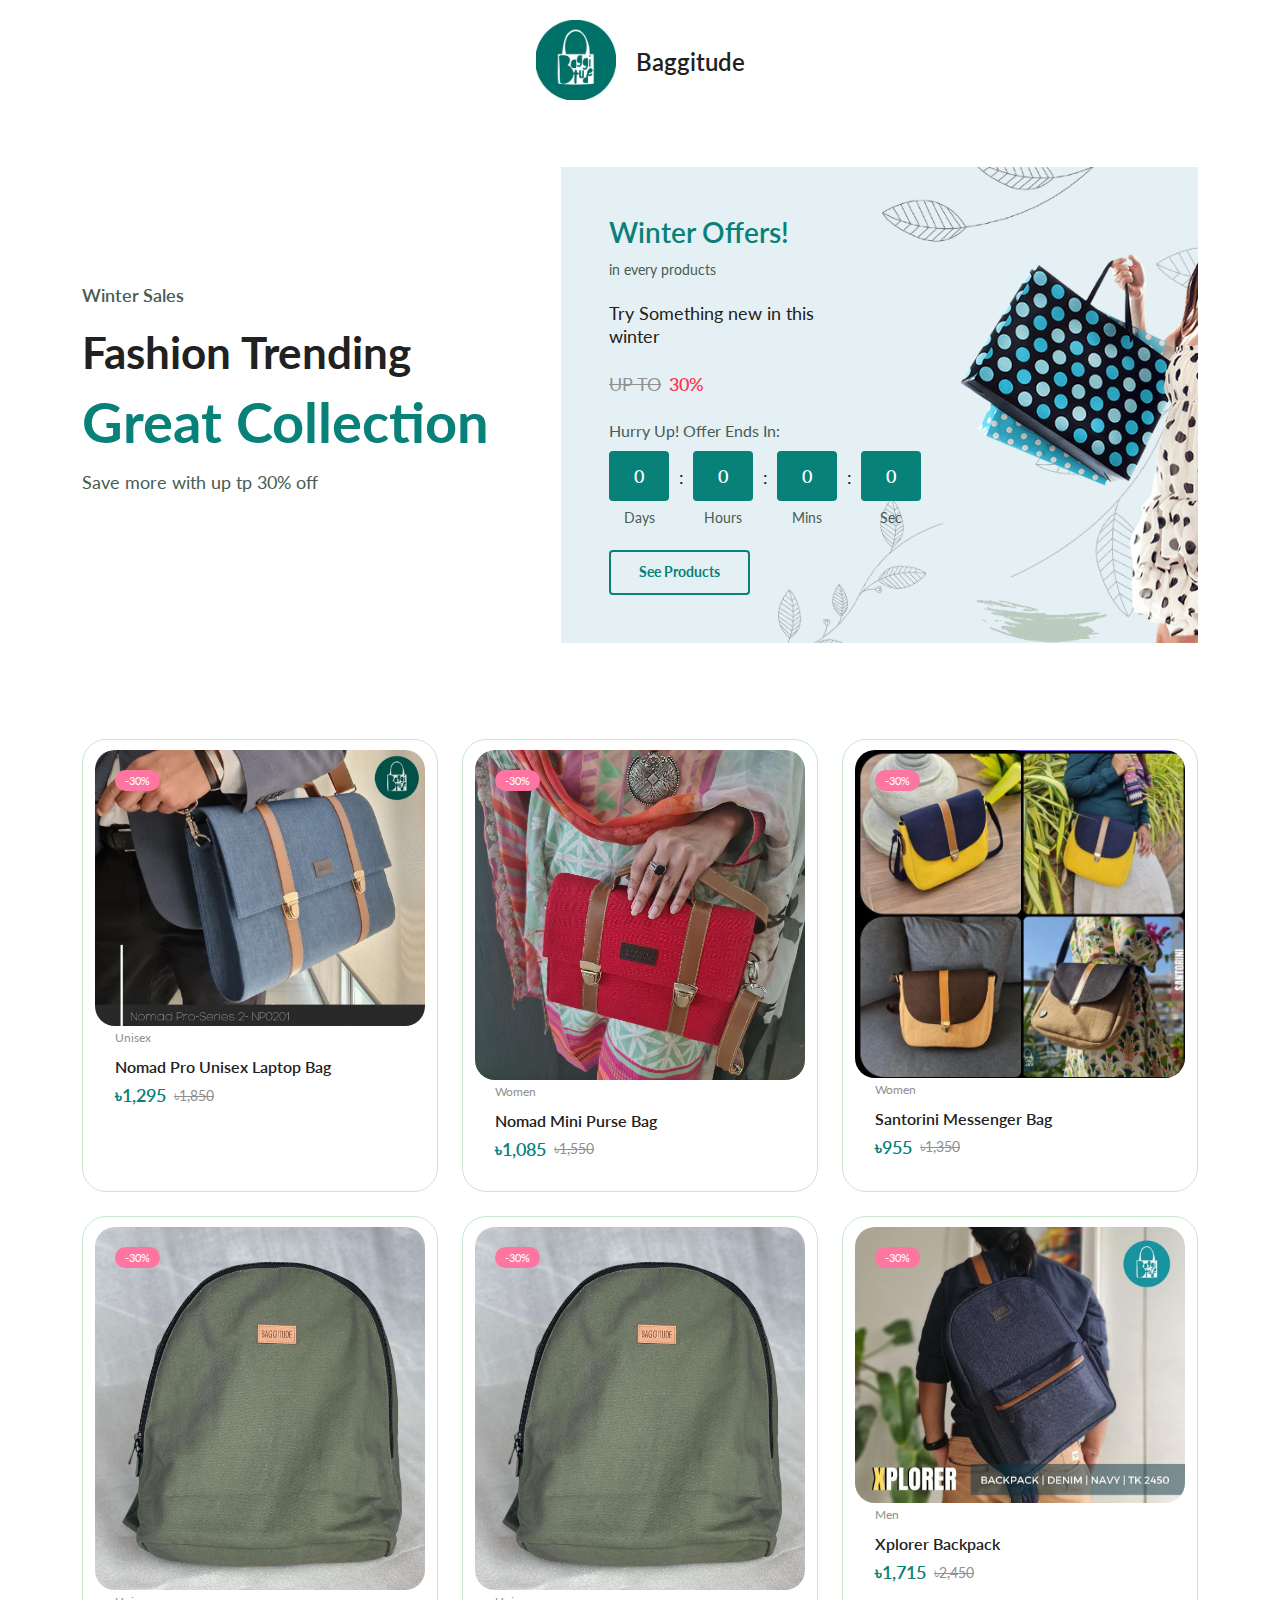
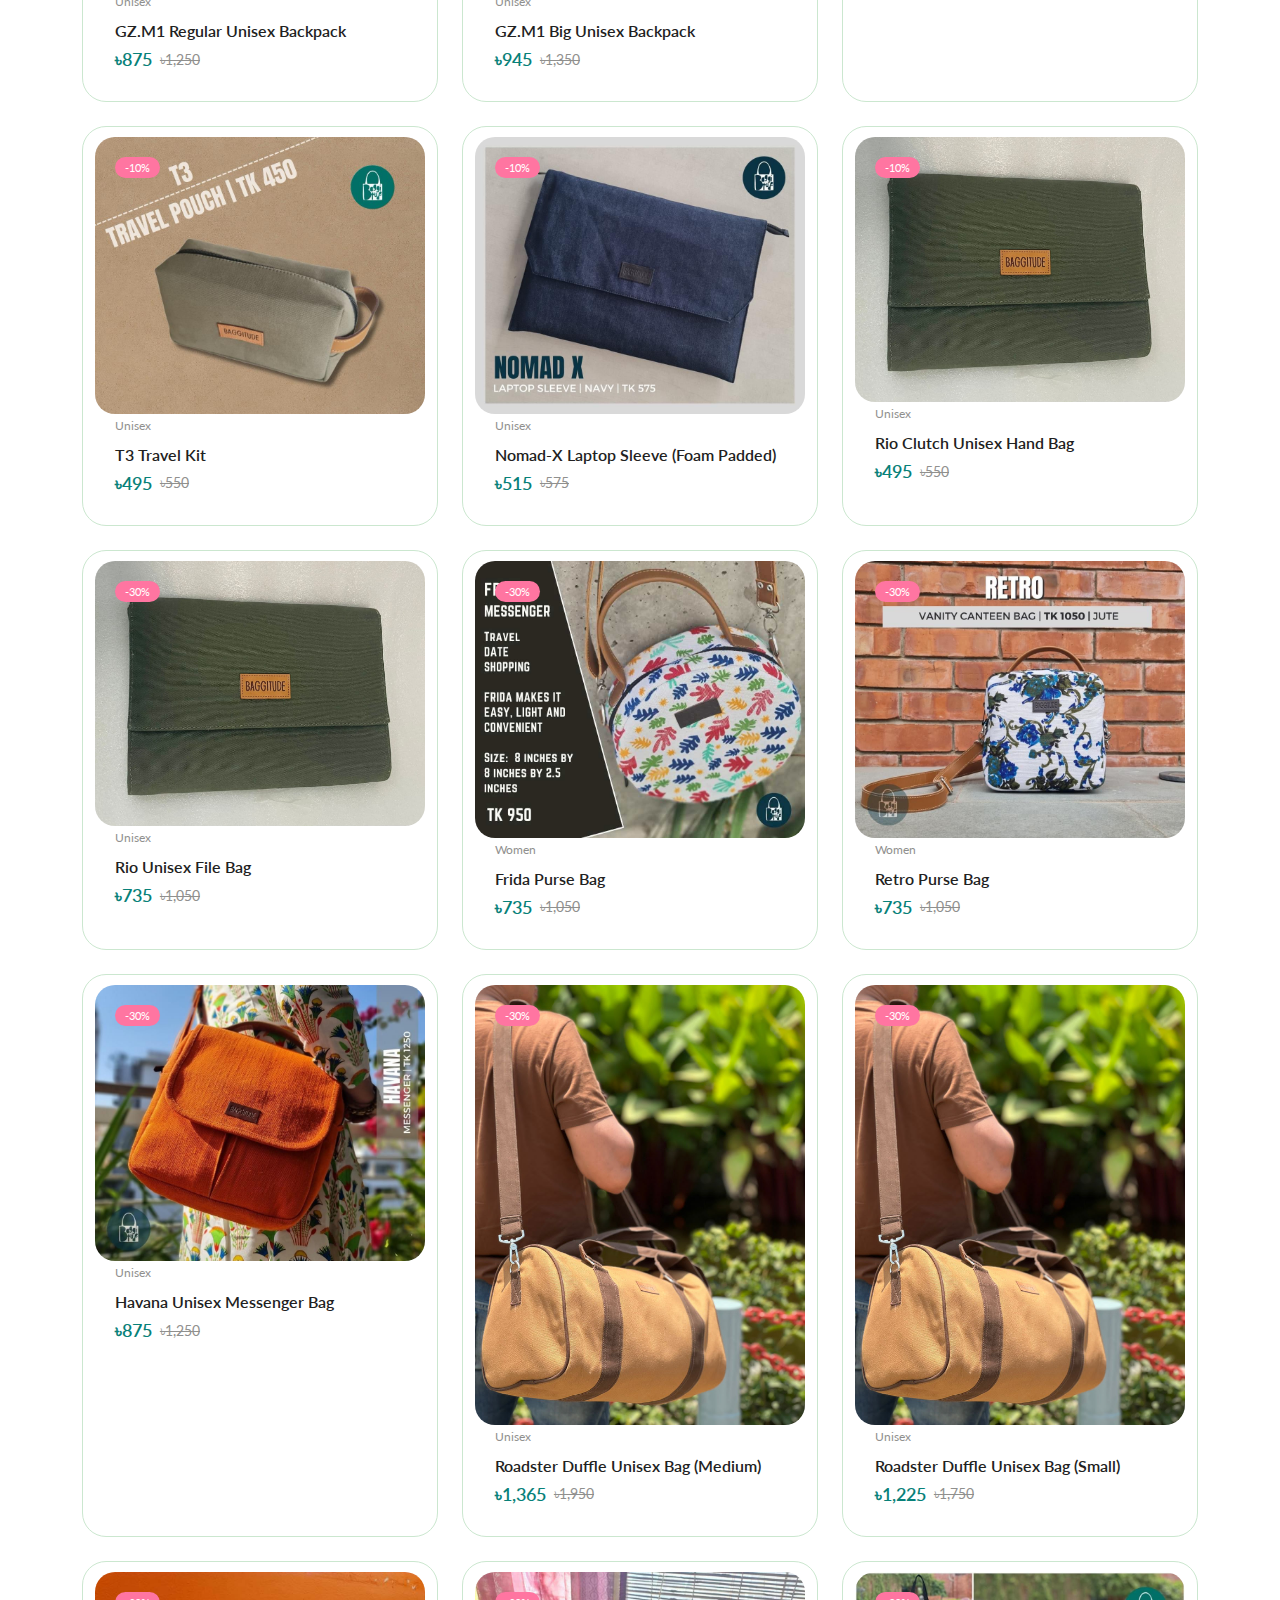
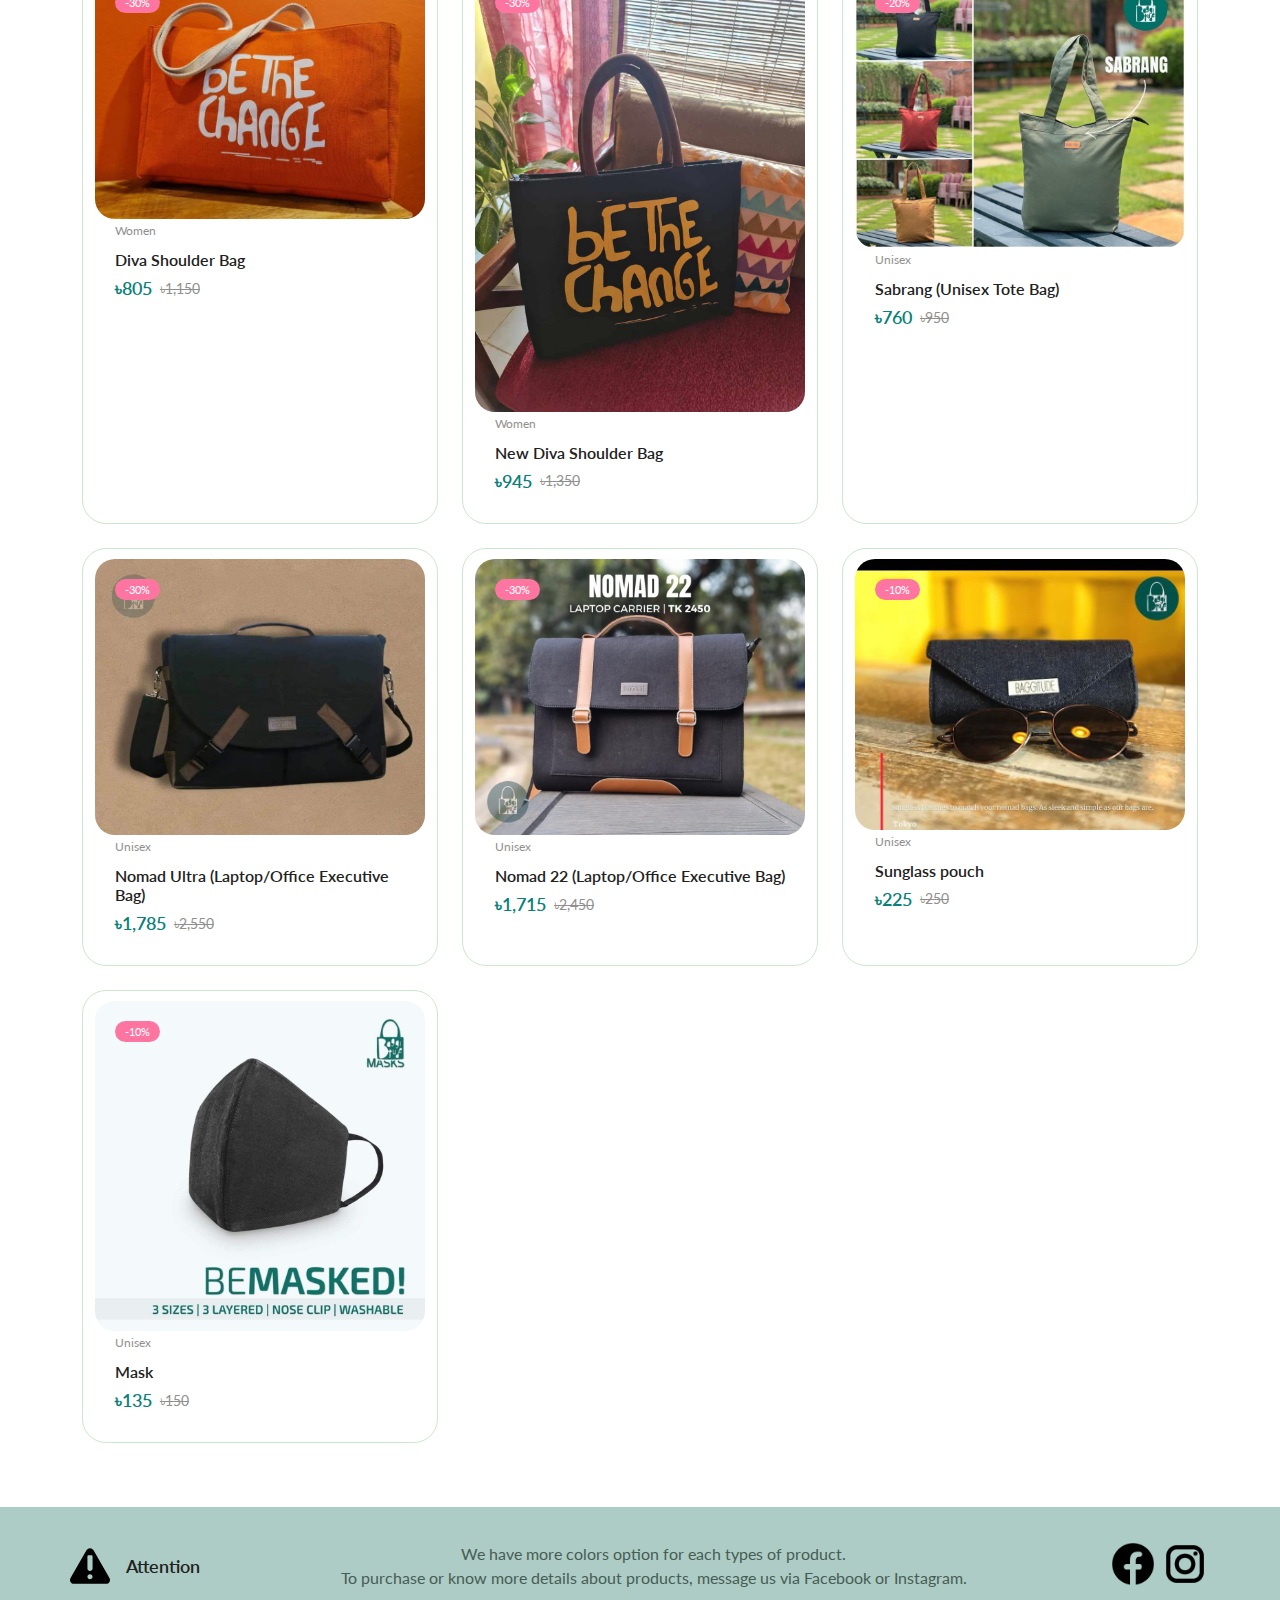
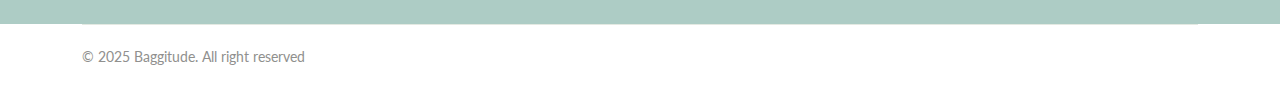
==== index.html @ f94217f3 "Add files via upload" ====
<!DOCTYPE html>
<html lang="en">
  <head>
    <meta charset="UTF-8" />
    <meta name="viewport" content="width=device-width, initial-scale=1.0" />

    <!--=============== FLATICON ===============-->
    <link
      rel="stylesheet"
      href="https://cdn-uicons.flaticon.com/2.0.0/uicons-regular-straight/css/uicons-regular-straight.css"
    />

    <!--=============== SWIPER CSS ===============-->
    <!-- <link
      rel="stylesheet"
      href="https://cdn.jsdelivr.net/npm/swiper@11/swiper-bundle.min.css"
    /> -->

    <!--=============== CSS ===============-->
    <link rel="stylesheet" href="assets/css/styles.css" />

    <title>Ecommerce Website</title>
  </head>
  <body>
    <!--=============== HEADER ===============-->
    <!-- <header class="header">
      <div class="header__top">
        <div class="header__container container">
          <div class="header__contact">
            <span>(+01) - 2345 - 6789</span>
            <span>Our location</span>
          </div>
          <p class="header__alert-news">
            Super Values Deals - Save more coupons
          </p>
          <a href="login-register.html" class="header__top-action">
            Log In / Sign Up
          </a>
        </div>
      </div> -->

<div class="" style="margin-top: 20px; display: flex
;
    justify-content: center;
    align-items: center;
    gap: 20px;
">
  <a href="index.html" class="nav__logo">
    <img
    style="width: 80px;"
      class="nav__logo-img"
      src="assets/img/logo.png"
      alt="website logo"
    />
  </a>
  <h2>Baggitude</h2>
</div>
      <!-- <nav class="nav container">
        <div class="nav__menu" id="nav-menu"> -->
          <!-- <div class="nav__menu-top">
            <a href="index.html" class="nav__menu-logo">
              <img src="./assets/img/logo.svg" alt="">
            </a>
            <div class="nav__close" id="nav-close">
              <i class="fi fi-rs-cross-small"></i>
            </div>
          </div>
          <ul class="nav__list">
            <li class="nav__item">
              <a href="index.html" class="nav__link active-link">Home</a>
            </li>
            <li class="nav__item">
              <a href="shop.html" class="nav__link">Shop</a>
            </li>
            <li class="nav__item">
              <a href="accounts.html" class="nav__link">My Account</a>
            </li>
            <li class="nav__item">
              <a href="compare.html" class="nav__link">Compare</a>
            </li>
            <li class="nav__item">
              <a href="login-register.html" class="nav__link">Login</a>
            </li>
          </ul>
          <div class="header__search">
            <input
              type="text"
              placeholder="Search For Items..."
              class="form__input"
            />
            <button class="search__btn">
              <img src="assets/img/search.png" alt="search icon" />
            </button>
          </div>
        </div> -->
        <!-- <div class="header__user-actions">
          <h2>Baggitude</h2>
        </div> -->
      <!-- </nav> -->
    <!-- </header> -->

    <!--=============== MAIN ===============-->
    <main class="main">
      <!--=============== HOME ===============-->
      <section class="home section--lg">
        <div class="home__container container grid">
          <div class="home__content">
            <span class="home__subtitle">Winter Sales</span>
            <h1 class="home__title">
              Fashion Trending <span>Great Collection</span>
            </h1>
            <p class="home__description">
              Save more with up tp 30% off
            </p>
            <!-- <a href="shop.html" class="btn">Shop Now</a> -->
          </div>
          <div class="deals__item">
            <div class="deals__group">
              <h3 class="deals__brand">Winter Offers!</h3>
              <span class="deals__category">in every products</span>
            </div>
            <h4 class="deals__title">Try Something new in this winter</h4>
            <div class="deals__price flex">
              <span class="old__price">UP TO</span>
              <span class="new__price">30%</span>
            </div>
            <div class="deals__group">
              <p class="deals__countdown-text">Hurry Up! Offer Ends In:</p>
              <div class="countdown">
                <div class="countdown__amount">
                  <p id="days" class="countdown__period">02</p>
                  <span class="unit">Days</span>
                </div>
                <div class="countdown__amount">
                  <p id="hours" class="countdown__period">22</p>
                  <span class="unit">Hours</span>
                </div>
                <div class="countdown__amount">
                  <p id="minutes" class="countdown__period">57</p>
                  <span class="unit">Mins</span>
                </div>
                <div class="countdown__amount">
                  <p id="seconds" class="countdown__period">28</p>
                  <span class="unit">Sec</span>
                </div>
              </div>
            </div>
            <div class="deals__btn">
              <a href="#see_products" class="btn btn--md">See Products</a>
            </div>
          </div>
        </div>
      </section>

      <!--=============== CATEGORIES ===============-->
      <!-- <section class="categories container section">
        <h3 class="section__title"><span>Popular</span> Categories</h3>
        <div class="categories__container swiper">
          <div class="swiper-wrapper">
            <a href="shop.html" class="category__item swiper-slide">
              <img
                src="assets/img/category-1.jpg"
                alt=""
                class="category__img"
              />
              <h3 class="category__title">T-Shirt</h3>
            </a>
            <a href="shop.html" class="category__item swiper-slide">
              <img
                src="assets/img/category-2.jpg"
                alt=""
                class="category__img"
              />
              <h3 class="category__title">Bags</h3>
            </a>
            <a href="shop.html" class="category__item swiper-slide">
              <img
                src="assets/img/category-3.jpg"
                alt=""
                class="category__img"
              />
              <h3 class="category__title">Sandal</h3>
            </a>
            <a href="shop.html" class="category__item swiper-slide">
              <img
                src="assets/img/category-4.jpg"
                alt=""
                class="category__img"
              />
              <h3 class="category__title">Scarf Cap</h3>
            </a>
            <a href="shop.html" class="category__item swiper-slide">
              <img
                src="assets/img/category-5.jpg"
                alt=""
                class="category__img"
              />
              <h3 class="category__title">Shoes</h3>
            </a>
            <a href="shop.html" class="category__item swiper-slide">
              <img
                src="assets/img/category-6.jpg"
                alt=""
                class="category__img"
              />
              <h3 class="category__title">Pillowcase</h3>
            </a>
            <a href="shop.html" class="category__item swiper-slide">
              <img
                src="assets/img/category-7.jpg"
                alt=""
                class="category__img"
              />
              <h3 class="category__title">Jumpsuit</h3>
            </a>
            <a href="shop.html" class="category__item swiper-slide">
              <img
                src="assets/img/category-8.jpg"
                alt=""
                class="category__img"
              />
              <h3 class="category__title">Hats</h3>
            </a>
          </div>

          <div class="swiper-button-prev">
            <i class="fi fi-rs-angle-left"></i>
          </div>
          <div class="swiper-button-next">
            <i class="fi fi-rs-angle-right"></i>
          </div>
        </div>
      </section> -->

      <!--=============== PRODUCTS ===============-->
      <section id="see_products" class="products container section">


        <div class="tab__items">
          <div class="tab__item active-tab" content id="featured">
            <div class="products__container grid">



             









            </div>
          </div>
          </div>
        </div>
      </section>

      <!--=============== DEALS ===============-->
      <!-- <section class="deals section">
        <div class="deals__container container grid">
          <div class="deals__item">







          </div>
          
        </div>
      </section> -->

      <!--=============== NEW ARRIVALS ===============-->
      <!-- <section class="new__arrivals container section">
        <h3 class="section__title"><span>New</span> Arrivals</h3>
        <div class="new__container swiper">
          <div class="swiper-wrapper">
            <div class="product__item swiper-slide">
              <div class="product__banner">
                <a href="details.html" class="product__images">
                  <img
                    src="assets/img/product-1-1.jpg"
                    alt=""
                    class="product__img default"
                  />
                  <img
                    src="assets/img/product-1-2.jpg"
                    alt=""
                    class="product__img hover"
                  />
                </a>
                <div class="product__actions">
                  <a href="#" class="action__btn" aria-label="Quick View">
                    <i class="fi fi-rs-eye"></i>
                  </a>
                  <a href="#" class="action__btn" aria-label="Add to Wishlist">
                    <i class="fi fi-rs-heart"></i>
                  </a>
                  <a href="#" class="action__btn" aria-label="Compare">
                    <i class="fi fi-rs-shuffle"></i>
                  </a>
                </div>
                <div class="product__badge light-pink">Hot</div>
              </div>
              <div class="product__content">
                <span class="product__category">Clothing</span>
                <a href="details.html">
                  <h3 class="product__title">Colorful Pattern Shirts</h3>
                </a>
                <div class="product__rating">
                  <i class="fi fi-rs-star"></i>
                  <i class="fi fi-rs-star"></i>
                  <i class="fi fi-rs-star"></i>
                  <i class="fi fi-rs-star"></i>
                  <i class="fi fi-rs-star"></i>
                </div>
                <div class="product__price flex">
                  <span class="new__price">$238.85</span>
                  <span class="old__price">$245.8</span>
                </div>
                <a
                  href="#"
                  class="action__btn cart__btn"
                  aria-label="Add To Cart"
                >
                  <i class="fi fi-rs-shopping-bag-add"></i>
                </a>
              </div>
            </div>
            <div class="product__item swiper-slide">
              <div class="product__banner">
                <a href="details.html" class="product__images">
                  <img
                    src="assets/img/product-2-1.jpg"
                    alt=""
                    class="product__img default"
                  />
                  <img
                    src="assets/img/product-2-2.jpg"
                    alt=""
                    class="product__img hover"
                  />
                </a>
                <div class="product__actions">
                  <a href="#" class="action__btn" aria-label="Quick View">
                    <i class="fi fi-rs-eye"></i>
                  </a>
                  <a href="#" class="action__btn" aria-label="Add to Wishlist">
                    <i class="fi fi-rs-heart"></i>
                  </a>
                  <a href="#" class="action__btn" aria-label="Compare">
                    <i class="fi fi-rs-shuffle"></i>
                  </a>
                </div>
                <div class="product__badge light-green">Hot</div>
              </div>
              <div class="product__content">
                <span class="product__category">Clothing</span>
                <a href="details.html">
                  <h3 class="product__title">Colorful Pattern Shirts</h3>
                </a>
                <div class="product__rating">
                  <i class="fi fi-rs-star"></i>
                  <i class="fi fi-rs-star"></i>
                  <i class="fi fi-rs-star"></i>
                  <i class="fi fi-rs-star"></i>
                  <i class="fi fi-rs-star"></i>
                </div>
                <div class="product__price flex">
                  <span class="new__price">$238.85</span>
                  <span class="old__price">$245.8</span>
                </div>
                <a
                  href="#"
                  class="action__btn cart__btn"
                  aria-label="Add To Cart"
                >
                  <i class="fi fi-rs-shopping-bag-add"></i>
                </a>
              </div>
            </div>
            <div class="product__item swiper-slide">
              <div class="product__banner">
                <a href="details.html" class="product__images">
                  <img
                    src="assets/img/product-3-1.jpg"
                    alt=""
                    class="product__img default"
                  />
                  <img
                    src="assets/img/product-3-2.jpg"
                    alt=""
                    class="product__img hover"
                  />
                </a>
                <div class="product__actions">
                  <a href="#" class="action__btn" aria-label="Quick View">
                    <i class="fi fi-rs-eye"></i>
                  </a>
                  <a href="#" class="action__btn" aria-label="Add to Wishlist">
                    <i class="fi fi-rs-heart"></i>
                  </a>
                  <a href="#" class="action__btn" aria-label="Compare">
                    <i class="fi fi-rs-shuffle"></i>
                  </a>
                </div>
                <div class="product__badge light-orange">Hot</div>
              </div>
              <div class="product__content">
                <span class="product__category">Clothing</span>
                <a href="details.html">
                  <h3 class="product__title">Colorful Pattern Shirts</h3>
                </a>
                <div class="product__rating">
                  <i class="fi fi-rs-star"></i>
                  <i class="fi fi-rs-star"></i>
                  <i class="fi fi-rs-star"></i>
                  <i class="fi fi-rs-star"></i>
                  <i class="fi fi-rs-star"></i>
                </div>
                <div class="product__price flex">
                  <span class="new__price">$238.85</span>
                  <span class="old__price">$245.8</span>
                </div>
                <a
                  href="#"
                  class="action__btn cart__btn"
                  aria-label="Add To Cart"
                >
                  <i class="fi fi-rs-shopping-bag-add"></i>
                </a>
              </div>
            </div>
            <div class="product__item swiper-slide">
              <div class="product__banner">
                <a href="details.html" class="product__images">
                  <img
                    src="assets/img/product-4-1.jpg"
                    alt=""
                    class="product__img default"
                  />
                  <img
                    src="assets/img/product-4-2.jpg"
                    alt=""
                    class="product__img hover"
                  />
                </a>
                <div class="product__actions">
                  <a href="#" class="action__btn" aria-label="Quick View">
                    <i class="fi fi-rs-eye"></i>
                  </a>
                  <a href="#" class="action__btn" aria-label="Add to Wishlist">
                    <i class="fi fi-rs-heart"></i>
                  </a>
                  <a href="#" class="action__btn" aria-label="Compare">
                    <i class="fi fi-rs-shuffle"></i>
                  </a>
                </div>
                <div class="product__badge light-blue">Hot</div>
              </div>
              <div class="product__content">
                <span class="product__category">Clothing</span>
                <a href="details.html">
                  <h3 class="product__title">Colorful Pattern Shirts</h3>
                </a>
                <div class="product__rating">
                  <i class="fi fi-rs-star"></i>
                  <i class="fi fi-rs-star"></i>
                  <i class="fi fi-rs-star"></i>
                  <i class="fi fi-rs-star"></i>
                  <i class="fi fi-rs-star"></i>
                </div>
                <div class="product__price flex">
                  <span class="new__price">$238.85</span>
                  <span class="old__price">$245.8</span>
                </div>
                <a
                  href="#"
                  class="action__btn cart__btn"
                  aria-label="Add To Cart"
                >
                  <i class="fi fi-rs-shopping-bag-add"></i>
                </a>
              </div>
            </div>
            <div class="product__item swiper-slide">
              <div class="product__banner">
                <a href="details.html" class="product__images">
                  <img
                    src="assets/img/product-5-1.jpg"
                    alt=""
                    class="product__img default"
                  />
                  <img
                    src="assets/img/product-5-2.jpg"
                    alt=""
                    class="product__img hover"
                  />
                </a>
                <div class="product__actions">
                  <a href="#" class="action__btn" aria-label="Quick View">
                    <i class="fi fi-rs-eye"></i>
                  </a>
                  <a href="#" class="action__btn" aria-label="Add to Wishlist">
                    <i class="fi fi-rs-heart"></i>
                  </a>
                  <a href="#" class="action__btn" aria-label="Compare">
                    <i class="fi fi-rs-shuffle"></i>
                  </a>
                </div>
                <div class="product__badge light-blue">-30%</div>
              </div>
              <div class="product__content">
                <span class="product__category">Clothing</span>
                <a href="details.html">
                  <h3 class="product__title">Colorful Pattern Shirts</h3>
                </a>
                <div class="product__rating">
                  <i class="fi fi-rs-star"></i>
                  <i class="fi fi-rs-star"></i>
                  <i class="fi fi-rs-star"></i>
                  <i class="fi fi-rs-star"></i>
                  <i class="fi fi-rs-star"></i>
                </div>
                <div class="product__price flex">
                  <span class="new__price">$238.85</span>
                  <span class="old__price">$245.8</span>
                </div>
                <a
                  href="#"
                  class="action__btn cart__btn"
                  aria-label="Add To Cart"
                >
                  <i class="fi fi-rs-shopping-bag-add"></i>
                </a>
              </div>
            </div>
            <div class="product__item swiper-slide">
              <div class="product__banner">
                <a href="details.html" class="product__images">
                  <img
                    src="assets/img/product-6-1.jpg"
                    alt=""
                    class="product__img default"
                  />
                  <img
                    src="assets/img/product-6-2.jpg"
                    alt=""
                    class="product__img hover"
                  />
                </a>
                <div class="product__actions">
                  <a href="#" class="action__btn" aria-label="Quick View">
                    <i class="fi fi-rs-eye"></i>
                  </a>
                  <a href="#" class="action__btn" aria-label="Add to Wishlist">
                    <i class="fi fi-rs-heart"></i>
                  </a>
                  <a href="#" class="action__btn" aria-label="Compare">
                    <i class="fi fi-rs-shuffle"></i>
                  </a>
                </div>
                <div class="product__badge light-blue">-22%</div>
              </div>
              <div class="product__content">
                <span class="product__category">Clothing</span>
                <a href="details.html">
                  <h3 class="product__title">Colorful Pattern Shirts</h3>
                </a>
                <div class="product__rating">
                  <i class="fi fi-rs-star"></i>
                  <i class="fi fi-rs-star"></i>
                  <i class="fi fi-rs-star"></i>
                  <i class="fi fi-rs-star"></i>
                  <i class="fi fi-rs-star"></i>
                </div>
                <div class="product__price flex">
                  <span class="new__price">$238.85</span>
                  <span class="old__price">$245.8</span>
                </div>
                <a
                  href="#"
                  class="action__btn cart__btn"
                  aria-label="Add To Cart"
                >
                  <i class="fi fi-rs-shopping-bag-add"></i>
                </a>
              </div>
            </div>
            <div class="product__item swiper-slide">
              <div class="product__banner">
                <a href="details.html" class="product__images">
                  <img
                    src="assets/img/product-7-1.jpg"
                    alt=""
                    class="product__img default"
                  />
                  <img
                    src="assets/img/product-7-2.jpg"
                    alt=""
                    class="product__img hover"
                  />
                </a>
                <div class="product__actions">
                  <a href="#" class="action__btn" aria-label="Quick View">
                    <i class="fi fi-rs-eye"></i>
                  </a>
                  <a href="#" class="action__btn" aria-label="Add to Wishlist">
                    <i class="fi fi-rs-heart"></i>
                  </a>
                  <a href="#" class="action__btn" aria-label="Compare">
                    <i class="fi fi-rs-shuffle"></i>
                  </a>
                </div>
                <div class="product__badge light-green">-22%</div>
              </div>
              <div class="product__content">
                <span class="product__category">Clothing</span>
                <a href="details.html">
                  <h3 class="product__title">Colorful Pattern Shirts</h3>
                </a>
                <div class="product__rating">
                  <i class="fi fi-rs-star"></i>
                  <i class="fi fi-rs-star"></i>
                  <i class="fi fi-rs-star"></i>
                  <i class="fi fi-rs-star"></i>
                  <i class="fi fi-rs-star"></i>
                </div>
                <div class="product__price flex">
                  <span class="new__price">$238.85</span>
                  <span class="old__price">$245.8</span>
                </div>
                <a
                  href="#"
                  class="action__btn cart__btn"
                  aria-label="Add To Cart"
                >
                  <i class="fi fi-rs-shopping-bag-add"></i>
                </a>
              </div>
            </div>
          </div>

          <div class="swiper-button-prev">
            <i class="fi fi-rs-angle-left"></i>
          </div>
          <div class="swiper-button-next">
            <i class="fi fi-rs-angle-right"></i>
          </div>
        </div>
      </section> -->

      <!--=============== SHOWCASE ===============-->
      <!-- <section class="showcase section">
        <div class="showcase__container container grid">
          <div class="showcase__wrapper">
            <h3 class="section__title">Hot Releases</h3>
            <div class="showcase__item">
              <a href="details.html" class="showcase__img-box">
                <img
                  src="./assets/img/showcase-img-1.jpg"
                  alt=""
                  class="showcase__img"
                />
              </a>
              <div class="showcase__content">
                <a href="details.html">
                  <h4 class="showcase__title">
                    Floral Print Casual Cotton Dress
                  </h4>
                </a>
                <div class="showcase__price flex">
                  <span class="new__price">$238.85</span>
                  <span class="old__price">$245.8</span>
                </div>
              </div>
            </div>
            <div class="showcase__item">
              <a href="details.html" class="showcase__img-box">
                <img
                  src="./assets/img/showcase-img-2.jpg"
                  alt=""
                  class="showcase__img"
                />
              </a>
              <div class="showcase__content">
                <a href="details.html">
                  <h4 class="showcase__title">
                    Ruffled Solid Long Sleeve Blouse
                  </h4>
                </a>
                <div class="showcase__price flex">
                  <span class="new__price">$238.85</span>
                  <span class="old__price">$245.8</span>
                </div>
              </div>
            </div>
            <div class="showcase__item">
              <a href="details.html" class="showcase__img-box">
                <img
                  src="./assets/img/showcase-img-3.jpg"
                  alt=""
                  class="showcase__img"
                />
              </a>
              <div class="showcase__content">
                <a href="details.html">
                  <h4 class="showcase__title">
                    Multi-Color Print V-neck T-shirt
                  </h4>
                </a>
                <div class="showcase__price flex">
                  <span class="new__price">$238.85</span>
                  <span class="old__price">$245.8</span>
                </div>
              </div>
            </div>
          </div>
          <div class="showcase__wrapper">
            <h3 class="section__title">Deals & Outlet</h3>
            <div class="showcase__item">
              <a href="details.html" class="showcase__img-box">
                <img
                  src="./assets/img/showcase-img-4.jpg"
                  alt=""
                  class="showcase__img"
                />
              </a>
              <div class="showcase__content">
                <a href="details.html">
                  <h4 class="showcase__title">Fish Print Patched T-shirt</h4>
                </a>
                <div class="showcase__price flex">
                  <span class="new__price">$238.85</span>
                  <span class="old__price">$245.8</span>
                </div>
              </div>
            </div>
            <div class="showcase__item">
              <a href="details.html" class="showcase__img-box">
                <img
                  src="./assets/img/showcase-img-5.jpg"
                  alt=""
                  class="showcase__img"
                />
              </a>
              <div class="showcase__content">
                <a href="details.html">
                  <h4 class="showcase__title">Fintage Floral Print Dress</h4>
                </a>
                <div class="showcase__price flex">
                  <span class="new__price">$238.85</span>
                  <span class="old__price">$245.8</span>
                </div>
              </div>
            </div>
            <div class="showcase__item">
              <a href="details.html" class="showcase__img-box">
                <img
                  src="./assets/img/showcase-img-6.jpg"
                  alt=""
                  class="showcase__img"
                />
              </a>
              <div class="showcase__content">
                <a href="details.html">
                  <h4 class="showcase__title">
                    Multi-Color Stripe Circle T-shirt
                  </h4>
                </a>
                <div class="showcase__price flex">
                  <span class="new__price">$238.85</span>
                  <span class="old__price">$245.8</span>
                </div>
              </div>
            </div>
          </div>
          <div class="showcase__wrapper">
            <h3 class="section__title">Top Selling</h3>
            <div class="showcase__item">
              <a href="details.html" class="showcase__img-box">
                <img
                  src="./assets/img/showcase-img-7.jpg"
                  alt=""
                  class="showcase__img"
                />
              </a>
              <div class="showcase__content">
                <a href="details.html">
                  <h4 class="showcase__title">
                    Geometric Printed Long Sleeve Blouse
                  </h4>
                </a>
                <div class="showcase__price flex">
                  <span class="new__price">$238.85</span>
                  <span class="old__price">$245.8</span>
                </div>
              </div>
            </div>
            <div class="showcase__item">
              <a href="details.html" class="showcase__img-box">
                <img
                  src="./assets/img/showcase-img-8.jpg"
                  alt=""
                  class="showcase__img"
                />
              </a>
              <div class="showcase__content">
                <a href="details.html">
                  <h4 class="showcase__title">Print Patchwork Maxi Dress</h4>
                </a>
                <div class="showcase__price flex">
                  <span class="new__price">$238.85</span>
                  <span class="old__price">$245.8</span>
                </div>
              </div>
            </div>
            <div class="showcase__item">
              <a href="details.html" class="showcase__img-box">
                <img
                  src="./assets/img/showcase-img-9.jpg"
                  alt=""
                  class="showcase__img"
                />
              </a>
              <div class="showcase__content">
                <a href="details.html">
                  <h4 class="showcase__title">
                    Daisy Floral Print Straps Jumpsuit
                  </h4>
                </a>
                <div class="showcase__price flex">
                  <span class="new__price">$238.85</span>
                  <span class="old__price">$245.8</span>
                </div>
              </div>
            </div>
          </div>
          <div class="showcase__wrapper">
            <h3 class="section__title">Trendy</h3>
            <div class="showcase__item">
              <a href="details.html" class="showcase__img-box">
                <img
                  src="./assets/img/showcase-img-7.jpg"
                  alt=""
                  class="showcase__img"
                />
              </a>
              <div class="showcase__content">
                <a href="details.html">
                  <h4 class="showcase__title">Floral Print Casual Cotton</h4>
                </a>
                <div class="showcase__price flex">
                  <span class="new__price">$238.85</span>
                  <span class="old__price">$245.8</span>
                </div>
              </div>
            </div>
            <div class="showcase__item">
              <a href="details.html" class="showcase__img-box">
                <img
                  src="./assets/img/showcase-img-8.jpg"
                  alt=""
                  class="showcase__img"
                />
              </a>
              <div class="showcase__content">
                <a href="details.html">
                  <h4 class="showcase__title">Ruffled Solid Long Sleeve</h4>
                </a>
                <div class="showcase__price flex">
                  <span class="new__price">$238.85</span>
                  <span class="old__price">$245.8</span>
                </div>
              </div>
            </div>
            <div class="showcase__item">
              <a href="details.html" class="showcase__img-box">
                <img
                  src="./assets/img/showcase-img-9.jpg"
                  alt=""
                  class="showcase__img"
                />
              </a>
              <div class="showcase__content">
                <a href="details.html">
                  <h4 class="showcase__title">Multi-Color Print V-neck</h4>
                </a>
                <div class="showcase__price flex">
                  <span class="new__price">$238.85</span>
                  <span class="old__price">$245.8</span>
                </div>
              </div>
            </div>
          </div>
        </div>
      </section> -->

      <!--=============== NEWSLETTER ===============-->
      <section class="newsletter section home__newsletter">
        <div style=" text-align: center; padding: 0 5px;   display: flex
        ;flex-wrap: wrap;
            justify-content: space-around;
            align-items: center;
            gap: 10px;">
          <h3 class="newsletter__title flex">
            <img
              src="./assets/img/attention.svg"
              alt=""
              class="newsletter__icon"
            />
            Attention
          </h3>
          <p >
            We have more colors option for each types of product.<br/>
            To purchase or know more details about products, message us via Facebook or Instagram.</p>
          <div style="display: flex;gap: 2px;">
            <a target="_blank" href="https://www.facebook.com/Baggitude/">
              <img width="50" src="./assets/img/fb.png" alt="">
            </a>
            <a target="_blank" href="https://www.instagram.com/baggitude_club/">
              <img width="50" src="./assets/img/insta.png" alt="">
            </a>
          </div>
        </div>
      </section>
    </main>

    <!--=============== FOOTER ===============-->
    <footer class="footer container">
      <!-- <div class="footer__container grid">
        <div class="footer__content">
          <a href="index.html" class="footer__logo">
            <img src="./assets/img/logo.svg" alt="" class="footer__logo-img" />
          </a>
          <h4 class="footer__subtitle">Contact</h4>
          <p class="footer__description">
            <span>Address:</span> 13 Tlemcen Road, Street 32, Beb-Wahren
          </p>
          <p class="footer__description">
            <span>Phone:</span> +01 2222 365 /(+91) 01 2345 6789
          </p>
          <p class="footer__description">
            <span>Hours:</span> 10:00 - 18:00, Mon - Sat
          </p>
          <div class="footer__social">
            <h4 class="footer__subtitle">Follow Me</h4>
            <div class="footer__links flex">
              <a href="#">
                <img
                  src="./assets/img/icon-facebook.svg"
                  alt=""
                  class="footer__social-icon"
                />
              </a>
              <a href="#">
                <img
                  src="./assets/img/icon-twitter.svg"
                  alt=""
                  class="footer__social-icon"
                />
              </a>
              <a href="#">
                <img
                  src="./assets/img/icon-instagram.svg"
                  alt=""
                  class="footer__social-icon"
                />
              </a>
              <a href="#">
                <img
                  src="./assets/img/icon-pinterest.svg"
                  alt=""
                  class="footer__social-icon"
                />
              </a>
              <a href="#">
                <img
                  src="./assets/img/icon-youtube.svg"
                  alt=""
                  class="footer__social-icon"
                />
              </a>
            </div>
          </div>
        </div>
        <div class="footer__content">
          <h3 class="footer__title">Address</h3>
          <ul class="footer__links">
            <li><a href="#" class="footer__link">About Us</a></li>
            <li><a href="#" class="footer__link">Delivery Information</a></li>
            <li><a href="#" class="footer__link">Privacy Policy</a></li>
            <li><a href="#" class="footer__link">Terms & Conditions</a></li>
            <li><a href="#" class="footer__link">Contact Us</a></li>
            <li><a href="#" class="footer__link">Support Center</a></li>
          </ul>
        </div>
        <div class="footer__content">
          <h3 class="footer__title">My Account</h3>
          <ul class="footer__links">
            <li><a href="#" class="footer__link">Sign In</a></li>
            <li><a href="#" class="footer__link">View Cart</a></li>
            <li><a href="#" class="footer__link">My Wishlist</a></li>
            <li><a href="#" class="footer__link">Track My Order</a></li>
            <li><a href="#" class="footer__link">Help</a></li>
            <li><a href="#" class="footer__link">Order</a></li>
          </ul>
        </div>
        <div class="footer__content">
          <h3 class="footer__title">Secured Payed Gateways</h3>
          <img
            src="./assets/img/payment-method.png"
            alt=""
            class="payment__img"
          />
        </div>
      </div> -->
      <div class="footer__bottom">
        <p class="copyright">&copy; 2025 Baggitude. All right reserved</p>
        <!-- <span class="designer">Designer by Crypticalcoder</span> -->
      </div>
    </footer>

    <!--=============== SWIPER JS ===============-->
    <!-- <script src="https://cdn.jsdelivr.net/npm/swiper@11/swiper-bundle.min.js"></script> -->

    <!--=============== MAIN JS ===============-->
    <!-- <script src="assets/js/main.js"></script> -->


<script>
  fetch('data.json')
  .then (response=>response.json())
  .then(result=>{
    
    let product_container="";
    let elem=``;
    result.forEach(e=>{
    product_container = document.getElementsByClassName('products__container')[0];

    
    elem=`
     <div class="product__item">
                <div class="product__banner">
                  <div class="product__images">
                    <img
                      src="assets/img/products/${e.img}"
                      alt=""
                      class="product__img default"
                    />
                    <img
                      src="assets/img/products/${e.img_2}"
                      alt=""
                      class="product__img hover"
                    />
                  </a>
                  <div class="product__badge light-pink">-${e.dis}%</div>
                </div>
                <div class="product__content">
                  <span class="product__category">${e.gender}</span>
                  <div>
                    <h3 class="product__title">${e.title}</h3>
                  </div>

                  <div class="product__price flex">
                    <span class="new__price">৳${e.offer}</span>
                    <span class="old__price">৳${e.mrp}</span>
                  </div>

                </div>
              </div>
    `

    let old_html=product_container.innerHTML;
    product_container.innerHTML=old_html+" "+elem;

  })


})


var countDownDate = new Date("Jan 31, 2025 23:59:59").getTime();

var x = setInterval(function() {

// Get today's date and time
var now = new Date().getTime();

// Find the distance between now and the count down date
var distance = countDownDate - now;

// Time calculations for days, hours, minutes and seconds
var days = Math.floor(distance / (1000 * 60 * 60 * 24));
var hours = Math.floor((distance % (1000 * 60 * 60 * 24)) / (1000 * 60 * 60));
var minutes = Math.floor((distance % (1000 * 60 * 60)) / (1000 * 60));
var seconds = Math.floor((distance % (1000 * 60)) / 1000);

// Display the result in the element with id="demo"
document.getElementById("days").innerHTML = days;
document.getElementById("hours").innerHTML = hours;
document.getElementById("minutes").innerHTML = minutes;
document.getElementById("seconds").innerHTML = seconds;


// If the count down is finished, write some text
if (distance < 0) {
  clearInterval(x);
  document.getElementById("days").innerHTML = '0';
document.getElementById("hours").innerHTML = '0';
document.getElementById("minutes").innerHTML = '0';
document.getElementById("seconds").innerHTML = '0';
}
}, 1000);

</script>

  </body>
</html>
---- assets/css/styles.css ----
/*=============== GOOGLE FONTS ===============*/
@import url("https://fonts.googleapis.com/css2?family=Lato:wght@400;700&family=Spartan:wght@400;500;600;700&display=swap");

/*=============== VARIABLES CSS ===============*/
:root {
  --header-height: 4rem;

  /*========== Colors ==========*/
  --first-color: hsl(176, 88%, 27%);
  --first-color-alt: hsl(129, 44%, 94%);
  --second-color: hsl(34, 94%, 87%);
  --title-color: hsl(0, 0%, 13%);
  --text-color: hsl(154, 13%, 32%);
  --text-color-light: hsl(60, 1%, 56%);
  --body-color: hsl(0, 0%, 100%);
  --container-color: hsl(0, 0%, 93%);
  --border-color: hsl(129, 36%, 85%);
  --border-color-alt: hsl(113, 15%, 90%);

  /*========== Font and typography ==========*/
  --body-font: "Lato", sans-serif;
  --second-font: "League Spartan" sans-serif;
  --big-font-size: 3.5rem;
  --h1-font-size: 2.75rem;
  --h2-font-size: 2rem;
  --h3-font-size: 1.75rem;
  --h4-font-size: 1.375rem;
  --large-font-size: 1.125rem;
  --normal-font-size: 1rem;
  --small-font-size: 0.875rem;
  --smaller-font-size: 0.75rem;
  --tiny-font-size: 0.6875rem;

  /*========== Font weight ==========*/
  --weight-400: 400;
  --weight-500: 500;
  --weight-600: 600;
  --weight-700: 700;

  /*========== Transition ==========*/
  --transition: cubic-bezier(0, 0, 0.05, 1);
}

/* Responsive typography */
@media screen and (max-width: 1200px) {
  :root {
    --big-font-size: 2.25rem;
    --h1-font-size: 2rem;
    --h2-font-size: 1.375rem;
    --h3-font-size: 1.25rem;
    --h4-font-size: 1.125rem;
    --large-font-size: 1rem;
    --normal-font-size: 0.9375rem;
    --small-font-size: 0.8125rem;
    --smaller-font-size: 0.6875rem;
    --tiny-font-size: 0.625rem;
  }
}

/*=============== BASE ===============*/
* {
  margin: 0;
  padding: 0;
  box-sizing: border-box;
}

html {
  scroll-behavior: smooth;
}

input,
textarea,
body {
  color: var(--text-color);
  font-family: var(--body-font);
  font-size: var(--normal-font-size);
  font-weight: var(--weight-400);
}

body {
  background-color: var(--body-color);
}

h1,
h2,
h3,
h4 {
  font-family: var(--second-font);
  color: var(--title-color);
  font-weight: var(--weight-600);
}

ul {
  list-style: none;
}

a {
  text-decoration: none;
}

p {
  line-height: 1.5rem;
}

img {
  max-width: 100%;
}

button,
textarea,
input {
  background-color: transparent;
  border: none;
  outline: none;
}

table {
  width: 100%;
  border-collapse: collapse;
}

/*=============== REUSABLE CSS CLASSES ===============*/
.container {
  max-width: 1320px;
  margin-inline: auto;
  padding-inline: 0.75rem;
}

.grid {
  display: grid;
  gap: 1.5rem;
}

.section {
  padding-block: 2rem;
}

.section--lg {
  padding-block: 4rem;
}

.section__title {
  font-size: var(--h4-font-size);
  margin-bottom: 1.5rem;
}

.section__title span {
  color: var(--first-color);
}

.form__input {
  border: 1px solid var(--border-color-alt);
  padding-inline: 1rem;
  height: 45px;
  font-size: var(--small-font-size);
  border-radius: 0.25rem;
  -webkit-border-radius: 0.25rem;
  -moz-border-radius: 0.25rem;
  -ms-border-radius: 0.25rem;
  -o-border-radius: 0.25rem;
}

.new__price {
  color: var(--first-color);
  font-weight: var(--weight-600);
}

.old__price {
  color: var(--text-color-light);
  font-size: var(--small-font-size);
  text-decoration: line-through;
}

.form {
  row-gap: 1rem;
}

.form__group {
  grid-template-columns: repeat(2, 1fr);
  gap: 1rem;
}

.textarea {
  height: 200px;
  padding-block: 1rem;
  resize: none;
}

/*=============== HEADER & NAV ===============*/
.header__top {
  background-color: var(--first-color-alt);
  border-bottom: 1px solid var(--first-color);
  padding-block: 0.875rem;
}

.header__container {
  display: flex;
  justify-content: space-between;
  align-items: center;
}

.header__contact span:first-child {
  margin-right: 2rem;
}

.header__contact span,
.header__alert-news,
.header__alert-top-action {
  font-size: var(--small-font-size);
}

.header__alert-news {
  color: var(--text-color-light);
  font-weight: var(--weight-600);
}

.header__top-action {
  color: var(--text-color);
}

.nav,
.nav__menu,
.nav__list,
.header__user-actions {
  display: flex;
  align-items: center;
}

.nav {
  height: calc(var(--header-height) + 2.5rem);
  justify-content: space-between;
  column-gap: 1rem;
}

.nav__logo-img {
  width: 120px;
}

.nav__menu {
  flex-grow: 1;
  margin-left: 2.5rem;
}

.nav__list {
  column-gap: 2.5rem;
  margin-right: auto;
}

.nav__link {
  color: var(--title-color);
  font-weight: var(--weight-700);
  transform: all 0.3s var(--transition);
  -webkit-transform: all 0.3s var(--transition);
  -moz-transform: all 0.3s var(--transition);
  -ms-transform: all 0.3s var(--transition);
  -o-transform: all 0.3s var(--transition);
}

.header__search {
  width: 340px;
  position: relative;
}

.header__search .form__input {
  width: 100%;
}

.search__btn {
  position: absolute;
  top: 24%;
  right: 1.25rem;
  cursor: pointer;
}

.header__user-actions {
  column-gap: 1.25rem;
}

.header__action-btn {
  position: relative;
}

.header__action-btn img {
  width: 24px;
}

.header__action-btn span.count {
  position: absolute;
  top: -0.625rem;
  right: -0.625rem;
  background-color: var(--first-color);
  color: var(--body-color);
  height: 18px;
  width: 18px;
  text-align: center;
  font-size: var(--tiny-font-size);
  line-height: 18px;
  border-radius: 50%;
  -webkit-border-radius: 50%;
  -moz-border-radius: 50%;
  -ms-border-radius: 50%;
  -o-border-radius: 50%;
}

.nav__menu-top,
.nav__toggle {
  display: none;
}

/* Active link */
.active-link,
.nav__link:hover {
  color: var(--first-color);
}

/*=============== HOME ===============*/
.home__container {
  grid-template-columns: 5fr 7fr;
  align-items: center;
}

.home__subtitle,
.home__description {
  font-size: var(--large-font-size);
}

.home__subtitle {
  font-family: var(--second-font);
  font-weight: var(--weight-600);
  margin-bottom: 1rem;
  display: block;
}

.home__title {
  font-size: var(--h1-font-size);
  font-weight: var(--weight-700);
  line-height: 1.4;
}

.home__title span {
  color: var(--first-color);
  font-size: var(--big-font-size);
}

.home__description {
  margin-block: 0.5rem 2rem;
}

.home__img {
  justify-self: flex-end;
}

/*=============== BUTTONS ===============*/
.btn {
  display: inline-block;
  background-color: var(--first-color);
  border: 2px solid var(--first-color);
  color: var(--body-color);
  padding-inline: 1.75rem;
  /* padding: 0.75rem 1.75rem; */
  height: 49px;
  line-height: 43px;
  font-family: var(--second-font);
  font-size: var(--small-font-size);
  font-weight: var(--weight-700);
  border-radius: 0.25rem;
  -webkit-border-radius: 0.25rem;
  -moz-border-radius: 0.25rem;
  -ms-border-radius: 0.25rem;
  -o-border-radius: 0.25rem;
  transition: all 0.4s var(--transition);
  -webkit-transition: all 0.4s var(--transition);
  -moz-transition: all 0.4s var(--transition);
  -ms-transition: all 0.4s var(--transition);
  -o-transition: all 0.4s var(--transition);
}

.btn:hover {
  background-color: transparent;
  color: var(--first-color);
}

.btn--md,
.btn--sm {
  font-family: var(--body-font);
}

.btn--md {
  height: 45px;
  line-height: 40px;
}

.btn--sm {
  height: 40px;
  line-height: 35px;
}

/*=============== CATEGORIES ===============*/
.categories {
  overflow: hidden;
}

.category__item {
  text-align: center;
  border: 1px solid var(--border-color);
  padding: 0.625rem 0.625rem 1.25rem;
  border-radius: 1.25rem;
  -webkit-border-radius: 1.25rem;
  -moz-border-radius: 1.25rem;
  -ms-border-radius: 1.25rem;
  -o-border-radius: 1.25rem;
}

.category__img {
  margin-bottom: 1.25rem;
  border-radius: 0.75rem;
  -webkit-border-radius: 0.75rem;
  -moz-border-radius: 0.75rem;
  -ms-border-radius: 0.75rem;
  -o-border-radius: 0.75rem;
}

.category__title {
  color: var(--text-color);
  font-size: var(--small-font-size);
}

.flex {
  display: flex;
  align-items: center;
  column-gap: 0.5rem;
}

/* Swiper class */

.swiper {
  overflow: initial;
}

.swiper-button-next::after,
.swiper-button-prev::after {
  content: "";
}

.swiper-button-next,
.swiper-button-prev {
  top: -1.875rem;
  background-color: var(--first-color-alt);
  border: 1px solid var(--border-color);
  width: 30px;
  height: 30px;
  color: var(--first-color);
  font-size: var(--tiny-font-size);
  border-radius: 50%;
  -webkit-border-radius: 50%;
  -moz-border-radius: 50%;
  -ms-border-radius: 50%;
  -o-border-radius: 50%;
}

.swiper-button-prev {
  left: initial;
  right: 2.5rem;
}

.swiper-button-next {
  right: 0;
}

/*=============== PRODUCTS ===============*/
.tab__btns {
  display: flex;
  flex-wrap: wrap;
  gap: 0.75rem;
  margin-bottom: 2rem;
}

.tab__btn {
  background-color: var(--container-color);
  color: var(--title-color);
  padding: 1rem 1.25rem 0.875rem;
  font-family: var(--second-font);
  font-size: var(--small-font-size);
  font-weight: var(--weight-600);
  cursor: pointer;
  border-radius: 0.25rem;
  -webkit-border-radius: 0.25rem;
  -moz-border-radius: 0.25rem;
  -ms-border-radius: 0.25rem;
  -o-border-radius: 0.25rem;
}

.products__container {
  grid-template-columns: repeat(4, 1fr);
}

.product__item {
  border: 1px solid var(--border-color);
  border-radius: 1.5rem;
  transition: all 0.2s var(--transition);
  -webkit-border-radius: 1.5rem;
  -moz-border-radius: 1.5rem;
  -ms-border-radius: 1.5rem;
  -o-border-radius: 1.5rem;
  -webkit-transition: all 0.2s var(--transition);
  -moz-transition: all 0.2s var(--transition);
  -ms-transition: all 0.2s var(--transition);
  -o-transition: all 0.2s var(--transition);
}

.product__banner {
  padding: 0.625rem 0.75rem 0.75rem;
}

.product__banner,
.product__images {
  position: relative;
}

.product__images {
  display: block;
  overflow: hidden;
  border-radius: 1.25rem;
  -webkit-border-radius: 1.25rem;
  -moz-border-radius: 1.25rem;
  -ms-border-radius: 1.25rem;
  -o-border-radius: 1.25rem;
}

.product__img {
  vertical-align: middle;
  transition: all 1.5s var(--transition);
  -webkit-transition: all 1.5s var(--transition);
  -moz-transition: all 1.5s var(--transition);
  -ms-transition: all 1.5s var(--transition);
  -o-transition: all 1.5s var(--transition);
}

.product__item:hover .product__img {
  transform: scale(1.1);
  -webkit-transform: scale(1.1);
  -moz-transform: scale(1.1);
  -ms-transform: scale(1.1);
  -o-transform: scale(1.1);
}

.product__img.hover {
  position: absolute;
  top: 0;
  left: 0;
}

.product__actions {
  position: absolute;
  top: 50%;
  left: 50%;
  display: flex;
  column-gap: 0.5rem;
  transform: translate(-50%, -50%);
  transition: all 0.2s var(--transition);
  -webkit-transform: translate(-50%, -50%);
  -moz-transform: translate(-50%, -50%);
  -ms-transform: translate(-50%, -50%);
  -o-transform: translate(-50%, -50%);
  -webkit-transition: all 0.2s var(--transition);
  -moz-transition: all 0.2s var(--transition);
  -ms-transition: all 0.2s var(--transition);
  -o-transition: all 0.2s var(--transition);
}

.action__btn {
  position: relative;
  width: 40px;
  height: 40px;
  line-height: 42px;
  text-align: center;
  background-color: var(--first-color-alt);
  border: 1px solid var(--border-color);
  color: var(--text-color);
  font-size: var(--small-font-size);
  border-radius: 50%;
  -webkit-border-radius: 50%;
  -moz-border-radius: 50%;
  -ms-border-radius: 50%;
  -o-border-radius: 50%;
}

.action__btn::before,
.action__btn::after {
  position: absolute;
  left: 50%;
  transform: translateX(-50%);
  -webkit-transform: translateX(-50%);
  -moz-transform: translateX(-50%);
  -ms-transform: translateX(-50%);
  -o-transform: translateX(-50%);
}

.action__btn::before {
  content: "";
  top: -2px;
  border: 0.5rem solid transparent;
  border-top-color: var(--first-color);
}

.action__btn::after {
  content: attr(aria-label);
  bottom: 100%;
  background-color: var(--first-color);
  color: var(--body-color);
  font-size: var(--tiny-font-size);
  white-space: nowrap;
  padding-inline: 0.625rem;
  line-height: 2.58;
  border-radius: 0.25rem;
  -webkit-border-radius: 0.25rem;
  -moz-border-radius: 0.25rem;
  -ms-border-radius: 0.25rem;
  -o-border-radius: 0.25rem;
}

.product__badge {
  position: absolute;
  left: 1.25rem;
  top: 1.25rem;
  background-color: var(--first-color);
  color: var(--body-color);
  padding: 0.25rem 0.625rem;
  font-size: var(--tiny-font-size);
  border-radius: 2.5rem;
  -webkit-border-radius: 2.5rem;
  -moz-border-radius: 2.5rem;
  -ms-border-radius: 2.5rem;
  -o-border-radius: 2.5rem;
}

.product__badge.light-pink {
  background-color: hsl(341, 100%, 73%);
}

.product__badge.light-green {
  background-color: hsl(155, 20%, 67%);
}

.product__badge.light-orange {
  background-color: hsl(24, 100%, 73%);
}

.product__badge.light-blue {
  background-color: hsl(202, 53%, 76%);
}

.product__content {
  padding: 0 1.25rem 1.125rem;
  position: relative;
}

.product__category {
  color: var(--text-color-light);
  font-size: var(--smaller-font-size);
}

.product__title {
  font-size: var(--normal-font-size);
  margin-block: 0.75rem 0.5rem;
}

.product__rating {
  color: hsl(42, 100%, 50%);
  font-size: var(--smaller-font-size);
  margin-bottom: 0.75rem;
}

.product__price .new__price {
  font-size: var(--large-font-size);
}

.cart__btn {
  position: absolute;
  bottom: 1.6rem;
  right: 1.25rem;
}

/* Active Tab */
.tab__btn.active-tab {
  color: var(--first-color);
  background-color: var(--second-color);
}

.tab__item:not(.active-tab) {
  display: none;
}

/* Product Hover */
.product__img.hover,
.product__actions,
.action__btn::before,
.action__btn::after,
.product__item:hover .product__img.default {
  opacity: 0;
}

.product__item:hover {
  box-shadow: 0 0 10px hsl(0, 0%, 0%, 0.1);
}

.product__item:hover .product__img.hover,
.product__item:hover .product__actions,
.action__btn:hover::before,
.action__btn:hover::after {
  opacity: 1;
}

.action__btn:hover::before,
.action__btn:hover::after {
  transform: translateX(-50%) translateY(-0.5rem);
  transition: all 0.3s cubic-bezier(0.71, 1.7, 0.77, 1.24);
  -webkit-transition: all 0.3s cubic-bezier(0.71, 1.7, 0.77, 1.24);
  -moz-transition: all 0.3s cubic-bezier(0.71, 1.7, 0.77, 1.24);
  -ms-transition: all 0.3s cubic-bezier(0.71, 1.7, 0.77, 1.24);
  -o-transition: all 0.3s cubic-bezier(0.71, 1.7, 0.77, 1.24);
  -webkit-transform: translateX(-50%) translateY(-0.5rem);
  -moz-transform: translateX(-50%) translateY(-0.5rem);
  -ms-transform: translateX(-50%) translateY(-0.5rem);
  -o-transform: translateX(-50%) translateY(-0.5rem);
}

.action__btn:hover {
  background-color: var(--first-color);
  border-color: var(--first-color);
  color: var(--body-color);
}

/*=============== DEALS ===============*/
.deals__container {
  grid-template-columns: repeat(2, 1fr);
}

.deals__item:nth-child(1) {
  background-image: url(../img/deals-1.jpg);
}

.deals__item:nth-child(2) {
  background-image: url(../img/deals-2.png);
}

.deals__item {
  padding: 3rem;
  background-size: cover;
  /* background-position: center; */
  display: flex;
  flex-direction: column;
  row-gap: 1.5rem;
}

.deals__brand {
  color: var(--first-color);
  font-size: var(--h3-font-size);
  margin-bottom: 0.25rem;
}

.deals__category {
  font-family: var(--second-font);
  font-size: var(--small-font-size);
}

.deals__title {
  max-width: 240px;
  font-size: var(--large-font-size);
  font-weight: var(--weight-400);
  line-height: 1.3;
}

.deals__price .new__price,
.deals__price .old__price {
  font-size: var(--large-font-size);
}

.deals__price .new__price {
  color: hsl(352, 100%, 60%);
}

.deals__group {
  display: flex;
  flex-direction: column;
  row-gap: 0.5rem;
}

.deal__countdown-text {
  margin-bottom: 0.25rem;
}

.countdown {
  display: flex;
  column-gap: 1.5rem;
}

.countdown__amount {
  position: relative;
}

.countdown__amount::after {
  content: ":";
  color: var(--title-color);
  font-size: var(--large-font-size);
  position: absolute;
  right: -25%;
  top: 20%;
}

.countdown__amount:nth-child(4):after {
  content: "";
}

.countdown__period {
  background-color: var(--first-color);
  color: var(--body-color);
  width: 60px;
  height: 50px;
  line-height: 50px;
  text-align: center;
  font-size: var(--large-font-size);
  font-weight: var(--weight-600);
  margin-bottom: 0.5rem;
  border-radius: 0.25rem;
  -webkit-border-radius: 0.25rem;
  -moz-border-radius: 0.25rem;
  -ms-border-radius: 0.25rem;
  -o-border-radius: 0.25rem;
}

.unit {
  font-size: var(--small-font-size);
  text-align: center;
  display: block;
}

.deals__btn .btn {
  background-color: transparent;
  color: var(--first-color);
}

/*=============== NEW ARRIVALS ===============*/
.new__arrivals {
  overflow: hidden;
}

/*=============== SHOWCASE ===============*/
.showcase__container {
  grid-template-columns: repeat(4, 1fr);
}

.showcase__wrapper .section__title {
  font-size: var(--normal-font-size);
  border-bottom: 1px solid var(--border-color-alt);
  padding-bottom: 0.75rem;
  margin-bottom: 2rem;
  position: relative;
}

.showcase__wrapper .section__title::before {
  content: "";
  position: absolute;
  width: 50px;
  height: 2px;
  left: 0;
  bottom: -1.5px;
  background-color: var(--first-color);
}

.showcase__item {
  display: flex;
  align-items: center;
  column-gap: 1.5rem;
}

.showcase__item:not(:last-child) {
  margin-bottom: 1.5rem;
}

.showcase__img {
  width: 86px;
}

.showcase__content {
  width: calc(100% - 110px);
}

.showcase__title {
  font-size: var(--small-font-size);
  font-weight: var(--weight-500);
  white-space: nowrap;
  overflow: hidden;
  text-overflow: ellipsis;
  margin-bottom: 0.5rem;
}

/*=============== NEWSLETTER ===============*/
.newsletter {
  background-color: hsl(166, 23%, 74%);
}

.home__newsletter {
  margin-top: 2rem;
}

.newsletter__container {
  grid-template-columns: repeat(2, 3.5fr) 5fr;
  align-items: center;
  column-gap: 3rem;
}

.newsletter__title {
  column-gap: 1rem;
  font-size: var(--large-font-size);
}

.newsletter__icon {
  width: 40px;
}

.newsletter__description {
  color: var(--title-color);
  font-family: var(--second-font);
  font-size: var(--small-font-size);
  font-weight: var(--weight-600);
  text-align: center;
}

.newsletter__form {
  display: flex;
}

.newsletter__input,
.newsletter__btn {
  font-size: var(--small-font-size);
}

.newsletter__input {
  background-color: var(--body-color);
  padding-inline: 1.23rem;
  width: 100%;
  height: 48px;
  border-radius: 0.25rem 0 0 0.25rem;
  -webkit-border-radius: 0.25rem 0 0 0.25rem;
  -moz-border-radius: 0.25rem 0 0 0.25rem;
  -ms-border-radius: 0.25rem 0 0 0.25rem;
  -o-border-radius: 0.25rem 0 0 0.25rem;
}

.newsletter__btn {
  background-color: var(--title-color);
  color: var(--body-color);
  padding-inline: 2rem;
  font-family: var(--second-font);
  font-weight: 500;
  letter-spacing: 0.5px;
  cursor: pointer;
  transition: all 0.3s var(--transition);
  border-radius: 0 0.25rem 0.25rem 0;
  -webkit-border-radius: 0 0.25rem 0.25rem 0;
  -moz-border-radius: 0 0.25rem 0.25rem 0;
  -ms-border-radius: 0 0.25rem 0.25rem 0;
  -o-border-radius: 0 0.25rem 0.25rem 0;
  -webkit-transition: all 0.3s var(--transition);
  -moz-transition: all 0.3s var(--transition);
  -ms-transition: all 0.3s var(--transition);
  -o-transition: all 0.3s var(--transition);
}

.newsletter__btn:hover {
  background-color: var(--first-color);
}

/*=============== FOOTER ===============*/
.footer__container {
  grid-template-columns: 4.5fr repeat(2, 2fr) 3.5fr;
  padding-block: 2.5rem;
}

.footer__logo-img {
  width: 120px;
}

.footer__subtitle {
  color: var(--text-color-light);
  font-size: var(--small-font-size);
  margin-block: 1.25rem 0.625rem;
}

.footer__description {
  margin-bottom: 0.25rem;
}

.footer__description span {
  font-weight: var(--weight-600);
}

.footer__social .footer__subtitle {
  margin-top: 1.875rem;
}

.footer__social-links {
  column-gap: 0.25rem;
}

.footer__social-icon {
  width: 20px;
  opacity: 0.7;
}

.footer__title {
  font-size: var(--large-font-size);
  margin-block: 1rem 1.25rem;
}

.footer__link {
  color: var(--title-color);
  font-size: var(--small-font-size);
  margin-bottom: 1rem;
  display: block;
  transition: all 0.3s var(--transition);
  -webkit-transition: all 0.3s var(--transition);
  -moz-transition: all 0.3s var(--transition);
  -ms-transition: all 0.3s var(--transition);
  -o-transition: all 0.3s var(--transition);
}

.footer__link:hover {
  color: var(--first-color);
  margin-left: 0.25rem;
}

.footer__bottom {
  display: flex;
  justify-content: space-between;
  padding-block: 1.25rem;
  border-top: 1px solid var(--border-color-alt);
}

.copyright,
.designer {
  color: var(--text-color-light);
  font-size: var(--small-font-size);
}

/*=============== BREADCRUMBS ===============*/
.breadcrumb {
  background-color: var(--container-color);
  padding-block: 1.5rem;
}

.breadcrumb__list {
  column-gap: 0.75rem;
}

.breadcrumb__link {
  color: var(--text-color);
  font-size: var(--small-font-size);
}

/*=============== SHOP ===============*/
.total__products {
  margin-bottom: 2.5rem;
}

.total__products span {
  color: var(--first-color);
  font-weight: var(--weight-600);
}

.pagination {
  display: flex;
  justify-content: center;
  column-gap: 0.625rem;
  margin-top: 2.75rem;
}

.pagination__link {
  display: inline-block;
  width: 34px;
  height: 34px;
  line-height: 34px;
  text-align: center;
  color: var(--text-color);
  font-size: var(--small-font-size);
  font-weight: var(--weight-700);
  border-radius: 0.25rem;
  transition: all 0.15s var(--transition);
  -webkit-border-radius: 0.25rem;
  -moz-border-radius: 0.25rem;
  -ms-border-radius: 0.25rem;
  -o-border-radius: 0.25rem;
  -webkit-transition: all 0.15s var(--transition);
  -moz-transition: all 0.15s var(--transition);
  -ms-transition: all 0.15s var(--transition);
  -o-transition: all 0.15s var(--transition);
}

.pagination__link.active,
.pagination__link:hover {
  background-color: var(--first-color);
  color: var(--body-color);
}

.pagination__link.icon {
  border-top-right-radius: 50%;
  border-bottom-right-radius: 50%;
}

/*=============== DETAILS ===============*/
.details__container {
  grid-template-columns: 5.5fr 6.5fr;
}

.details__img {
  margin-bottom: 0.5rem;
}

.details__small-images {
  grid-template-columns: repeat(4, 1fr);
  column-gap: 0.625rem;
}

.details__small-img {
  cursor: pointer;
}

.details__title {
  font-size: var(--h2-font-size);
}

.details__brand {
  font-size: var(--small-font-size);
  margin-block: 1rem;
}

.details__brand span {
  color: var(--first-color);
}

.details__price {
  border-top: 1px solid var(--border-color-alt);
  border-bottom: 1px solid var(--border-color-alt);
  padding-block: 1rem;
  column-gap: 1rem;
}

.details__price .new__price {
  font-size: var(--h2-font-size);
}
.details__price .old__price {
  font-size: var(--normal-font-size);
  font-weight: var(--weight-500);
}

.short__description {
  margin-block: 1rem 2rem;
}

.list__item,
.meta__list {
  font-size: var(--small-font-size);
  margin-bottom: 0.75rem;
}

.details__color,
.details__size {
  column-gap: 0.75rem;
}

.details__color {
  margin-block: 2rem 1.5rem;
}

.details__size {
  margin-bottom: 2.5rem;
}

.details__color-title,
.details__size-title {
  font-size: var(--small-font-size);
  font-weight: var(--weight-600);
}

.color__list,
.size__list {
  display: flex;
  column-gap: 0.25rem;
}

.color__link {
  display: inline-block;
  width: 26px;
  height: 26px;
  border-radius: 50%;
  -webkit-border-radius: 50%;
  -moz-border-radius: 50%;
  -ms-border-radius: 50%;
  -o-border-radius: 50%;
}

.size__link {
  border: 1px solid var(--border-color-alt);
  padding: 0.375rem 0.75rem 0.5rem;
  color: var(--text-color);
  font-size: var(--small-font-size);
}

.size-active {
  background-color: var(--first-color);
  color: var(--body-color);
}

.details__action {
  display: flex;
  column-gap: 0.375rem;
  margin-bottom: 3.25rem;
}

.quantity,
.details__action-btn {
  border: 1px solid var(--border-color-alt);
  font-size: var(--small-font-size);
}

.quantity {
  max-width: 80px;
  padding-block: 0.5rem;
  padding-inline: 1rem 0.5rem;
  border-radius: 0.25rem;
  -webkit-border-radius: 0.25rem;
  -moz-border-radius: 0.25rem;
  -ms-border-radius: 0.25rem;
  -o-border-radius: 0.25rem;
}

.details__action-btn {
  color: var(--text-color);
  line-height: 40px;
  padding-inline: 0.75rem;
}

.details__meta {
  border-top: 1px solid var(--border-color-alt);
  padding-top: 1rem;
}

/*=============== DETAILS INFO & REVIEWS ===============*/
.detail__tabs {
  display: flex;
  column-gap: 1.75rem;
  margin-bottom: 3rem;
}

.detail__tab {
  font-family: var(--second-font);
  font-size: var(--large-font-size);
  font-weight: var(--weight-600);
  cursor: pointer;
}

.detail__tab.active-tab {
  color: var(--first-color);
}

.details__tab-content:not(.active-tab) {
  display: none;
}

.info__table tr th,
.info__table tr td {
  border: 1px solid var(--border-color-alt);
  padding: 0.625rem 1.25rem;
}

.info__table tr th {
  font-weight: var(--weight-500);
  text-align: left;
}
.info__table tr td {
  color: var(--text-color-light);
}

.reviews__container {
  padding-bottom: 3rem;
  row-gap: 1.25rem;
}

.review__single {
  border-bottom: 1px solid var(--border-color-alt);
  padding-bottom: 1.25rem;
  display: flex;
  align-items: center;
  column-gap: 1.5rem;
}

.review__single:last-child {
  padding-bottom: 3rem;
}

.review__img {
  width: 70px;
  margin-bottom: 0.5rem;
  border-radius: 50%;
  -webkit-border-radius: 50%;
  -moz-border-radius: 50%;
  -ms-border-radius: 50%;
  -o-border-radius: 50%;
}

.review__title {
  font-size: var(--tiny-font-size);
}

.review__data {
  width: calc(100% - 94px);
}

.review__rating {
  color: hsl(24, 100%, 50%);
  margin-bottom: 0.25rem;
}

.review__description {
  margin-bottom: 0.5rem;
}

.review__rating,
.review__date {
  font-size: var(--small-font-size);
}

.review__form-title {
  font-size: var(--large-font-size);
  margin-bottom: 1rem;
}

.rate__product {
  margin-bottom: 2rem;
}

/*=============== CART ===============*/
.table__container {
  overflow-x: auto;
}

.table {
  table-layout: fixed;
  margin-bottom: 2rem;
}

.table tbody tr {
  border-top: 1px solid var(--border-color-alt);
}

.table tr:last-child {
  border-bottom: 1px solid var(--border-color-alt);
}

.table thead tr th:nth-child(1),
.table tbody tr td:nth-child(1) {
  width: 216px;
}

.table thead tr th:nth-child(2),
.table tbody tr td:nth-child(2) {
  width: 400px;
}

.table thead tr th:nth-child(3),
.table tbody tr td:nth-child(3) {
  width: 108px;
}

.table thead tr th:nth-child(4),
.table tbody tr td:nth-child(4) {
  width: 220px;
}

.table thead tr th:nth-child(5),
.table tbody tr td:nth-child(5) {
  width: 200px;
}

.table thead tr th:nth-child(6),
.table tbody tr td:nth-child(6) {
  width: 152px;
}

.table__img {
  width: 80px;
}

.table thead tr th,
.table tbody tr td {
  padding: 0.7rem 0.5rem;
  text-align: center;
}

.table__title,
.table__description,
.table__price,
.table__subtotal,
.table__trash,
.table__stock {
  font-size: var(--small-font-size);
}

.table__title,
.table__stock {
  color: var(--first-color);
}

.table__description {
  max-width: 250px;
  margin-inline: auto;
}

.table__trash {
  color: var(--text-color-light);
  cursor: pointer;
}

.table__trash:hover {
  color: red;
}

.cart__actions {
  display: flex;
  justify-content: flex-end;
  flex-wrap: wrap;
  gap: 0.75rem;
  margin-top: 1.5rem;
}

.divider {
  position: relative;
  text-align: center;
  margin-block: 3rem;
}

.divider::before {
  content: "";
  position: absolute;
  top: 50%;
  left: 0;
  width: 100%;
  border-top: 2px solid var(--border-color-alt);
  z-index: -1;
}

.divider i {
  color: var(--text-color-light);
  background-color: var(--body-color);
  font-size: 1.5rem;
  padding-inline: 1.25rem;
}

.cart__group {
  grid-template-columns: repeat(2, 1fr);
  align-items: flex-start;
}

.cart__shipping .section__title,
.cart__coupon .section__title,
.cart__total .section__title {
  font-size: var(--large-font-size);
  margin-bottom: 1rem;
}

.cart__coupon {
  margin-top: 3rem;
}

.coupon__form .form__group {
  align-items: center;
}

.cart__total {
  border: 1px solid var(--border-color-alt);
  padding: 1.75rem;
  border-radius: 0.25rem;
  -webkit-border-radius: 0.25rem;
  -moz-border-radius: 0.25rem;
  -ms-border-radius: 0.25rem;
  -o-border-radius: 0.25rem;
}

.cart__total-table {
  margin-bottom: 1rem;
}

.cart__total-table tr td {
  border: 1px solid var(--border-color-alt);
  padding: 0.75rem 0.5rem;
  width: 50%;
}

.cart__total-title {
  font-size: var(--small-font-size);
}

.cart__total-price {
  color: var(--first-color);
  font-weight: var(--weight-700);
}

.cart__total .btn {
  display: inline-flex;
  /* width: fit-content; */
}

/*=============== CART OTHERS ===============*/

/*=============== WISHLIST ===============*/

/*=============== CHECKOUT ===============*/
.checkout__container {
  grid-template-columns: repeat(2, 1fr);
}

.checkout__group:nth-child(2) {
  border: 1px solid var(--border-color-alt);
  padding: 2rem;
  border-radius: 0.5rem;
  -webkit-border-radius: 0.5rem;
  -moz-border-radius: 0.5rem;
  -ms-border-radius: 0.5rem;
  -o-border-radius: 0.5rem;
}

.checkout__group .section__title {
  font-size: var(--large-font-size);
}

.checkout__title {
  font-size: var(--small-font-size);
}

.order__table thead tr th,
.order__table tbody tr td {
  border: 1px solid var(--border-color-alt);
  padding: 0.5rem;
  text-align: center;
}

.order__table thead tr th {
  color: var(--title-color);
  font-size: var(--small-font-size);
}

.order__img {
  width: 80px;
}

.table__quantity,
.order__subtitle {
  font-size: var(--small-font-size);
}

.order__grand-total {
  color: var(--first-color);
  font-size: var(--large-font-size);
  font-weight: var(--weight-700);
}

.payment__methods {
  margin-block: 2.5rem 2.75rem;
}

.payment__title {
  margin-bottom: 1.5rem;
}

.payment__option {
  margin-bottom: 1rem;
}

.payment__input {
  accent-color: var(--first-color);
}

.payment__label {
  font-size: var(--small-font-size);
  user-select: none;
}

/*=============== COMPARE ===============*/
.compare__table tr th,
.compare__table tr td {
  padding: 0.5rem;
  border: 1px solid var(--border-color-alt);
}

.compare__table tr th {
  color: var(--text-color-light);
  font-size: var(--small-font-size);
}

.compare__table tr td {
  text-align: center;
}

.compare__colors {
  justify-content: center;
}

.table__weight,
.table__dimension {
  font-size: var(--small-font-size);
}

/*=============== LOGIN & REGISTER ===============*/
.login-register__container {
  grid-template-columns: repeat(2, 1fr);
  align-items: flex-start;
}

.login,
.register {
  border: 1px solid var(--border-color-alt);
  padding: 2rem;
  border-radius: 0.5rem;
  -webkit-border-radius: 0.5rem;
  -moz-border-radius: 0.5rem;
  -ms-border-radius: 0.5rem;
  -o-border-radius: 0.5rem;
}

/*=============== ACCOUNTS ===============*/
.accounts__container {
  grid-template-columns: 4fr 8fr;
}

.account__tabs {
  border: 1px solid var(--border-color-alt);
  border-radius: 0.25rem;
  -webkit-border-radius: 0.25rem;
  -moz-border-radius: 0.25rem;
  -ms-border-radius: 0.25rem;
  -o-border-radius: 0.25rem;
}

.account__tab {
  padding: 1rem 2rem;
  color: var(--title-color);
  font-size: var(--small-font-size);
  display: flex;
  column-gap: 0.625rem;
  cursor: pointer;
  transition: all 0.3s var(--transition);
  -webkit-transition: all 0.3s var(--transition);
  -moz-transition: all 0.3s var(--transition);
  -ms-transition: all 0.3s var(--transition);
  -o-transition: all 0.3s var(--transition);
}

.account__tab.active-tab {
  background-color: var(--first-color);
  color: var(--body-color);
}

.account__tab:not(:last-child) {
  border-bottom: 1px solid var(--border-color-alt);
}

.tab__content:not(.active-tab) {
  display: none;
}

.tab__content {
  border: 1px solid var(--border-color-alt);
}

.tab__header {
  background-color: var(--container-color);
  border-bottom: 1px solid var(--border-color-alt);
  padding: 1rem;
  font-size: var(--small-font-size);
}

.tab__body {
  padding: 1rem;
}

.placed__order-table thead tr th {
  color: var(--title-color);
  text-align: left;
}

.placed__order-table thead tr th,
.placed__order-table tbody tr td {
  border: 1px solid var(--border-color-alt);
  padding: 0.5rem;
  font-size: var(--small-font-size);
}

.view__order,
.edit {
  color: var(--first-color);
}

.address {
  font-style: normal;
  font-size: var(--small-font-size);
  line-height: 1.5;
}

.city {
  margin-bottom: 0.25rem;
}

.edit {
  font-size: var(--small-font-size);
}

/*=============== BREAKPOINTS ===============*/
/* For large devices */
@media screen and (max-width: 1400px) {
  .container {
    max-width: 1140px;
  }

  .products__container,
  .showcase__container {
    grid-template-columns: repeat(3, 1fr);
  }

  .accounts__container {
    grid-template-columns: 3fr 9fr;
  }
}

@media screen and (max-width: 1200px) {
  .container {
    max-width: 960px;
  }

  .header__top {
    display: none;
  }

  .nav {
    height: calc(var(--header-height) + 1.5rem);
  }

  .nav__logo-img {
    width: 116px;
  }

  .nav__menu {
    position: fixed;
    right: -100%;
    top: 0;
    max-width: 400px;
    width: 100%;
    height: 100%;
    padding: 1.25rem 2rem;
    background-color: var(--body-color);
    z-index: 100;
    flex-direction: column;
    align-items: flex-start;
    row-gap: 2rem;
    box-shadow: 0 0 15px hsl(0, 0%, 0%, 0.1);
    transition: right 0.5s ease-in-out;
    -webkit-transition: right 0.5s ease-in-out;
    -moz-transition: right 0.5s ease-in-out;
    -ms-transition: right 0.5s ease-in-out;
    -o-transition: right 0.5s ease-in-out;
  }

  .nav__menu.show-menu {
    right: 0;
  }

  .nav__list {
    order: 1;
    flex-direction: column;
    align-items: flex-start;
    row-gap: 1.5rem;
  }

  .nav__link {
    font-size: var(--large-font-size);
  }

  .header__search .form__input {
    border-color: var(--first-color);
  }

  .nav__menu-top,
  .nav__toggle {
    display: flex;
  }

  .nav__toggle,
  .nav__close {
    cursor: pointer;
  }

  .nav__menu-top {
    align-items: center;
    justify-content: space-between;
    width: 100%;
    margin-bottom: 1.25rem;
  }

  .nav__menu-logo img {
    width: 100px;
  }

  .nav__close {
    font-size: var(--h1-font-size);
    margin-right: 10px;
  }

  .header__action-btn {
    width: 21px;
  }

  .home__container {
    grid-template-columns: 5.5fr 6.5fr;
  }

  .countdown {
    column-gap: 1rem;
  }

  .countdown__period {
    width: 36px;
    height: 36px;
    line-height: 36px;
  }

  .countdown__amount::after {
    right: -25%;
    top: 12%;
  }

  .swiper-button-next,
  .swiper-button-prev {
    top: -28px;
    width: 26px;
    height: 26px;
  }

  .swiper-button-prev {
    right: 36px;
  }

  .account__tab {
    padding: 0.75rem 1rem;
  }

  .checkout__group:nth-child(2) {
    padding: 1.5rem;
  }

  .details__brand {
    margin-block: 0.75rem;
  }

  .details__price {
    padding-block: 0.75rem;
  }

  .short__description {
    margin-bottom: 1.5rem;
  }

  .details__color {
    margin-block: 1.75rem;
  }

  .details__size {
    margin-bottom: 2.25rem;
  }

  .color__link {
    width: 22px;
    height: 22px;
  }

  .size__link {
    padding: 0.375rem 0.625rem;
  }

  .details__action {
    margin-bottom: 2.75rem;
  }
}

/* For medium devices */
@media screen and (max-width: 992px) {
  .container {
    max-width: 776px;
  }

  .home__container,
  .deals__container,
  .checkout__container,
  .newsletter__container,
  .accounts__container,
  .cart__group {
    grid-template-columns: 1fr;
  }

  .cart__group {
    row-gap: 2.75rem;
  }

  .home__img {
    justify-self: center;
  }

  .btn {
    height: 45px;
    line-height: 39px;
  }

  .btn--md {
    height: 42px;
    line-height: 35px;
  }
  .btn--sm {
    height: 38px;
    line-height: 35px;
  }

  .newsletter__description {
    display: none;
  }

  .products__container,
  .showcase__container,
  .footer__container,
  .details__container {
    grid-template-columns: repeat(2, 1fr);
  }

  .login,
  .register {
    padding: 1.25rem;
  }

  .table thead tr th:nth-child(1),
  .table tbody tr td:nth-child(1) {
    width: 140px;
  }

  .table thead tr th:nth-child(2),
  .table tbody tr td:nth-child(2) {
    width: 330px;
  }

  .table thead tr th:nth-child(3),
  .table tbody tr td:nth-child(3) {
    width: 80px;
  }

  .table thead tr th:nth-child(4),
  .table tbody tr td:nth-child(4) {
    width: 220px;
  }

  .table thead tr th:nth-child(5),
  .table tbody tr td:nth-child(5) {
    width: 160px;
  }

  .table thead tr th:nth-child(6),
  .table tbody tr td:nth-child(6) {
    width: 100px;
  }
}

@media screen and (max-width: 768px) {
  .container {
    max-width: 570px;
  }

  .products__container,
  .showcase__container,
  .footer__container,
  .login-register__container,
  .details__container {
    grid-template-columns: 100%;
  }

  .tab__header,
  .tab__body {
    padding: 0.75rem;
  }

  .compare__table tr td {
    display: block;
  }

  .home__img {
    max-width: 300px;
  }
}

/* For small devices */
@media screen and (max-width: 576px) {
  .category__item {
    padding-bottom: 1rem;
  }

  .category__img {
    margin-bottom: 1rem;
  }
  .deals__item,
  .checkout__group:nth-child(2) {
    padding: 1.25rem;
  }

  .pagination {
    column-gap: 0.5rem;
    margin-top: 2.5rem;
  }

  .pagination__link {
    width: 30px;
    height: 30px;
    line-height: 30px;
  }

  .placed__order-table th,
  .order__table tr th {
    display: none;
  }

  .placed__order-table tr td,
  .order__table tr td,
  .info__table tr th,
  .info__table tr td {
    display: block;
  }

  .form__group {
    grid-template-columns: 1fr;
  }

  .cart__total {
    padding: 1.25rem;
  }

  .payment__methods {
    margin-block: 2.25rem 2.5rem;
  }

  .detail__tabs {
    column-gap: 1.25rem;
    margin-bottom: 2rem;
  }

  .review__single {
    column-gap: 1rem;
  }

  .footer__title {
    margin-top: 0.25rem;
  }

  .footer__bottom {
    flex-direction: column;
    align-items: center;
  }

  .product__actions {
    display: none;
  }

  .header__search {
    max-width: 300px;
  }
}

@media screen and (max-width: 350px) {
  .action__btn {
    width: 34px;
    height: 34px;
    line-height: 36px;
  }

  .cart__btn {
    bottom: 1.4rem;
    right: 1.25rem;
  }

  .showcase__item {
    column-gap: 1rem;
  }

  .showcase__img {
    width: 70%;
  }

  .showcase__content {
    width: calc(100% - 86px);
  }

  .swiper-button-next,
  .swiper-button-prev {
    display: none;
  }

  .compare__table tr th,
  .cart__total-table tr td {
    display: block;
    width: 100%;
  }

  .cart__actions {
    justify-content: center;
  }

  .home__img {
    display: none;
  }

  .header__search {
    max-width: 270px;
  }
}
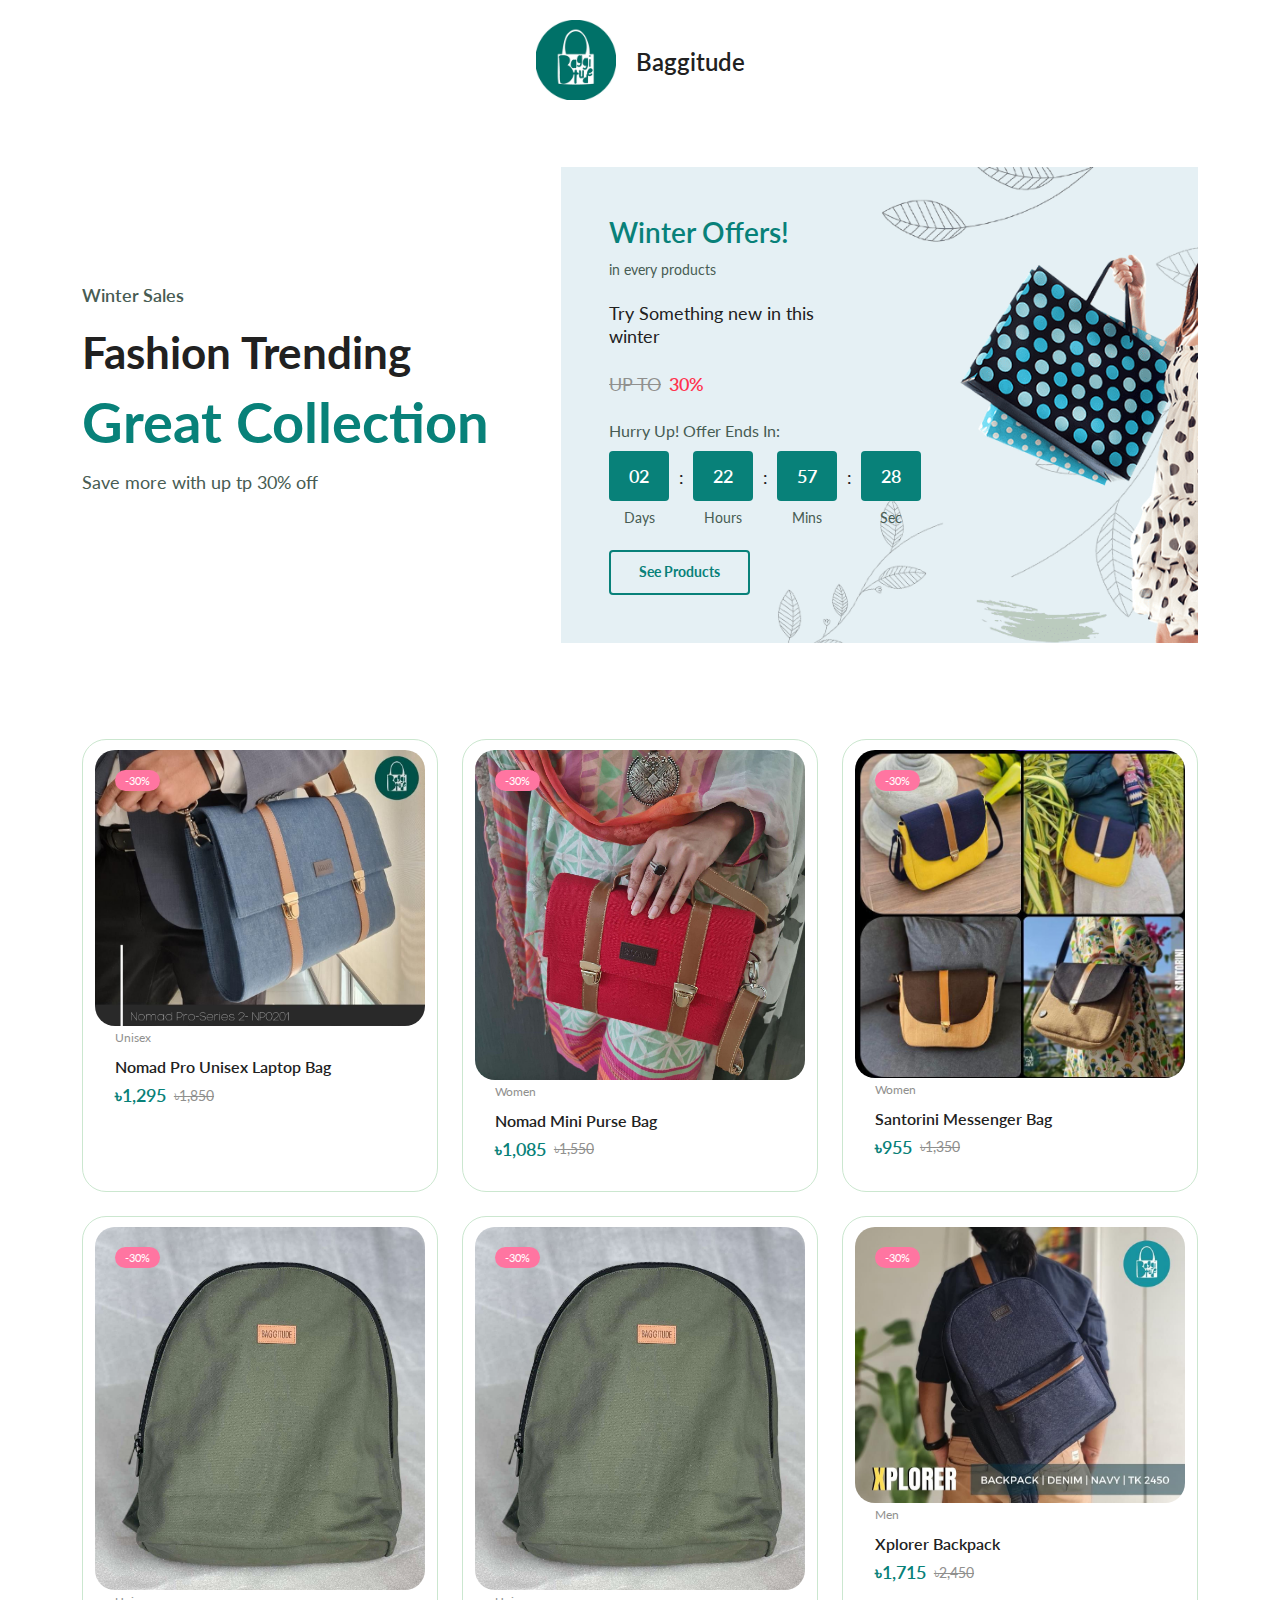
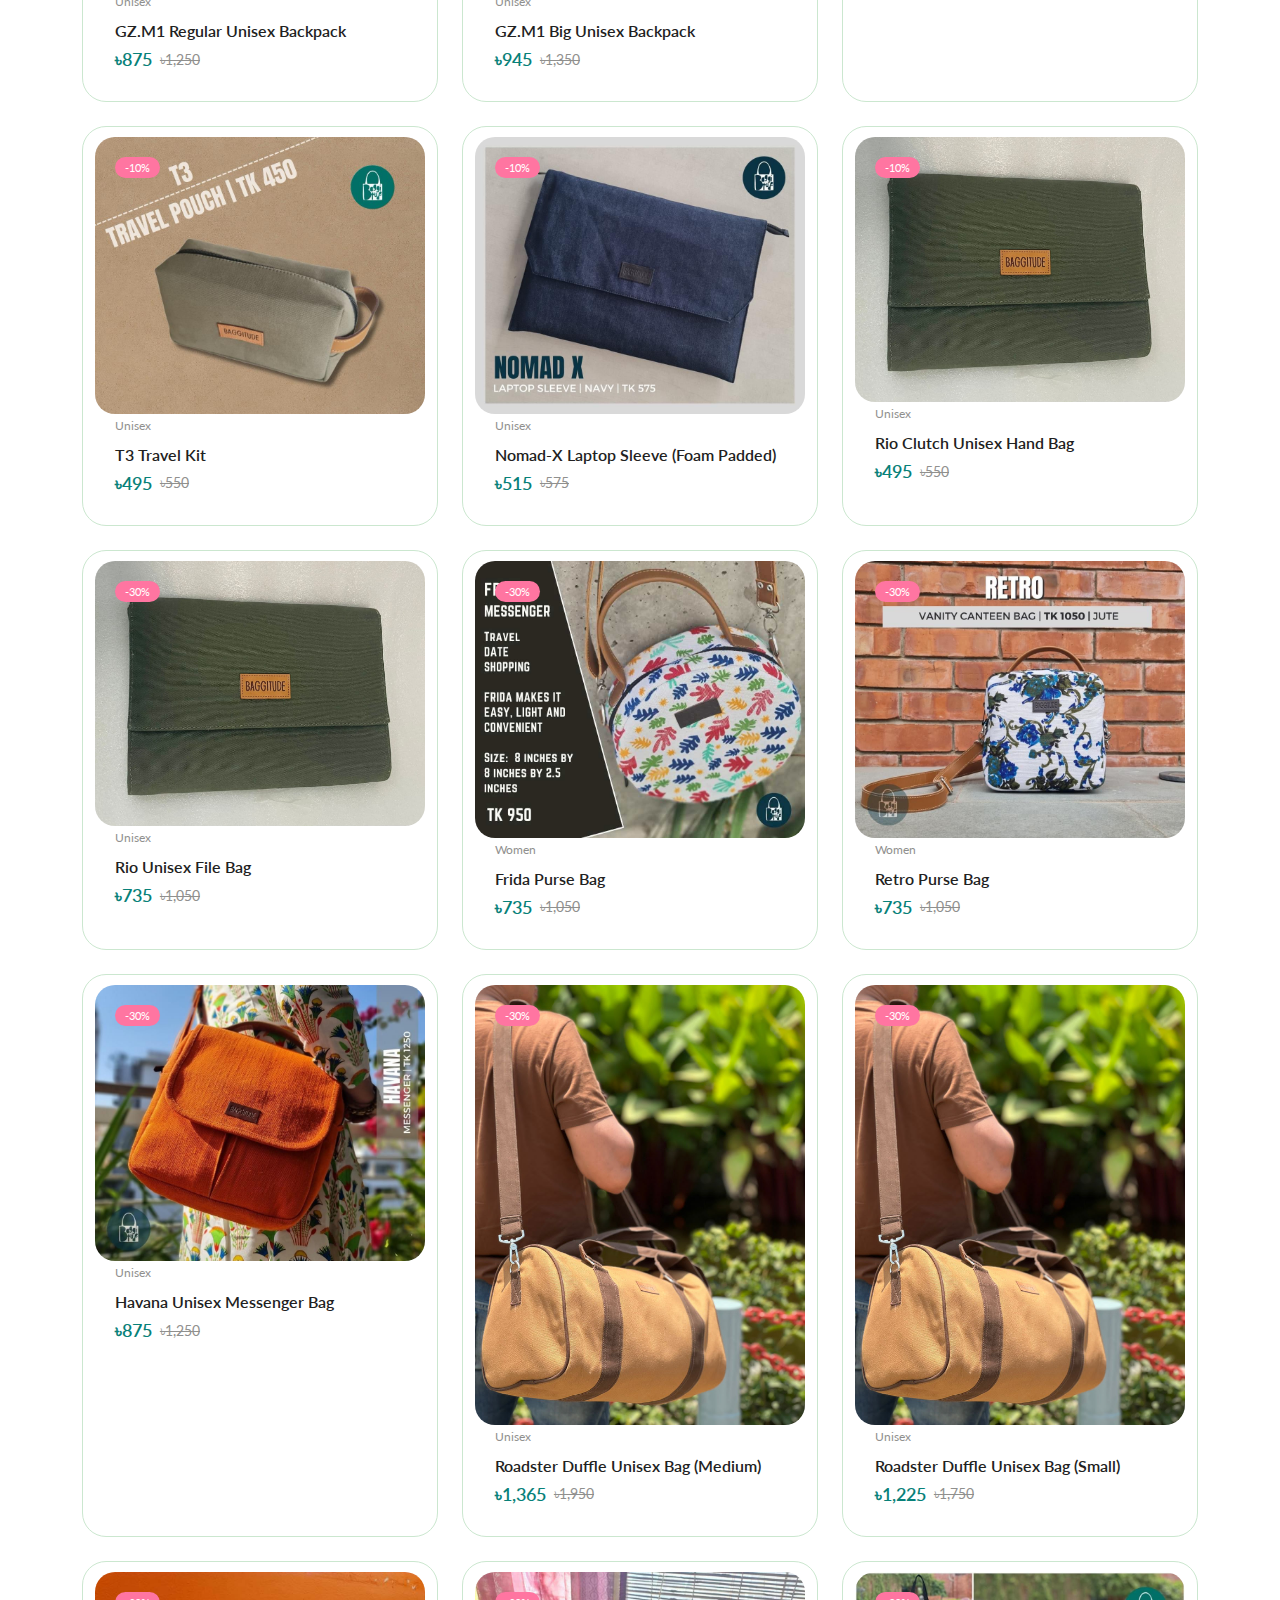
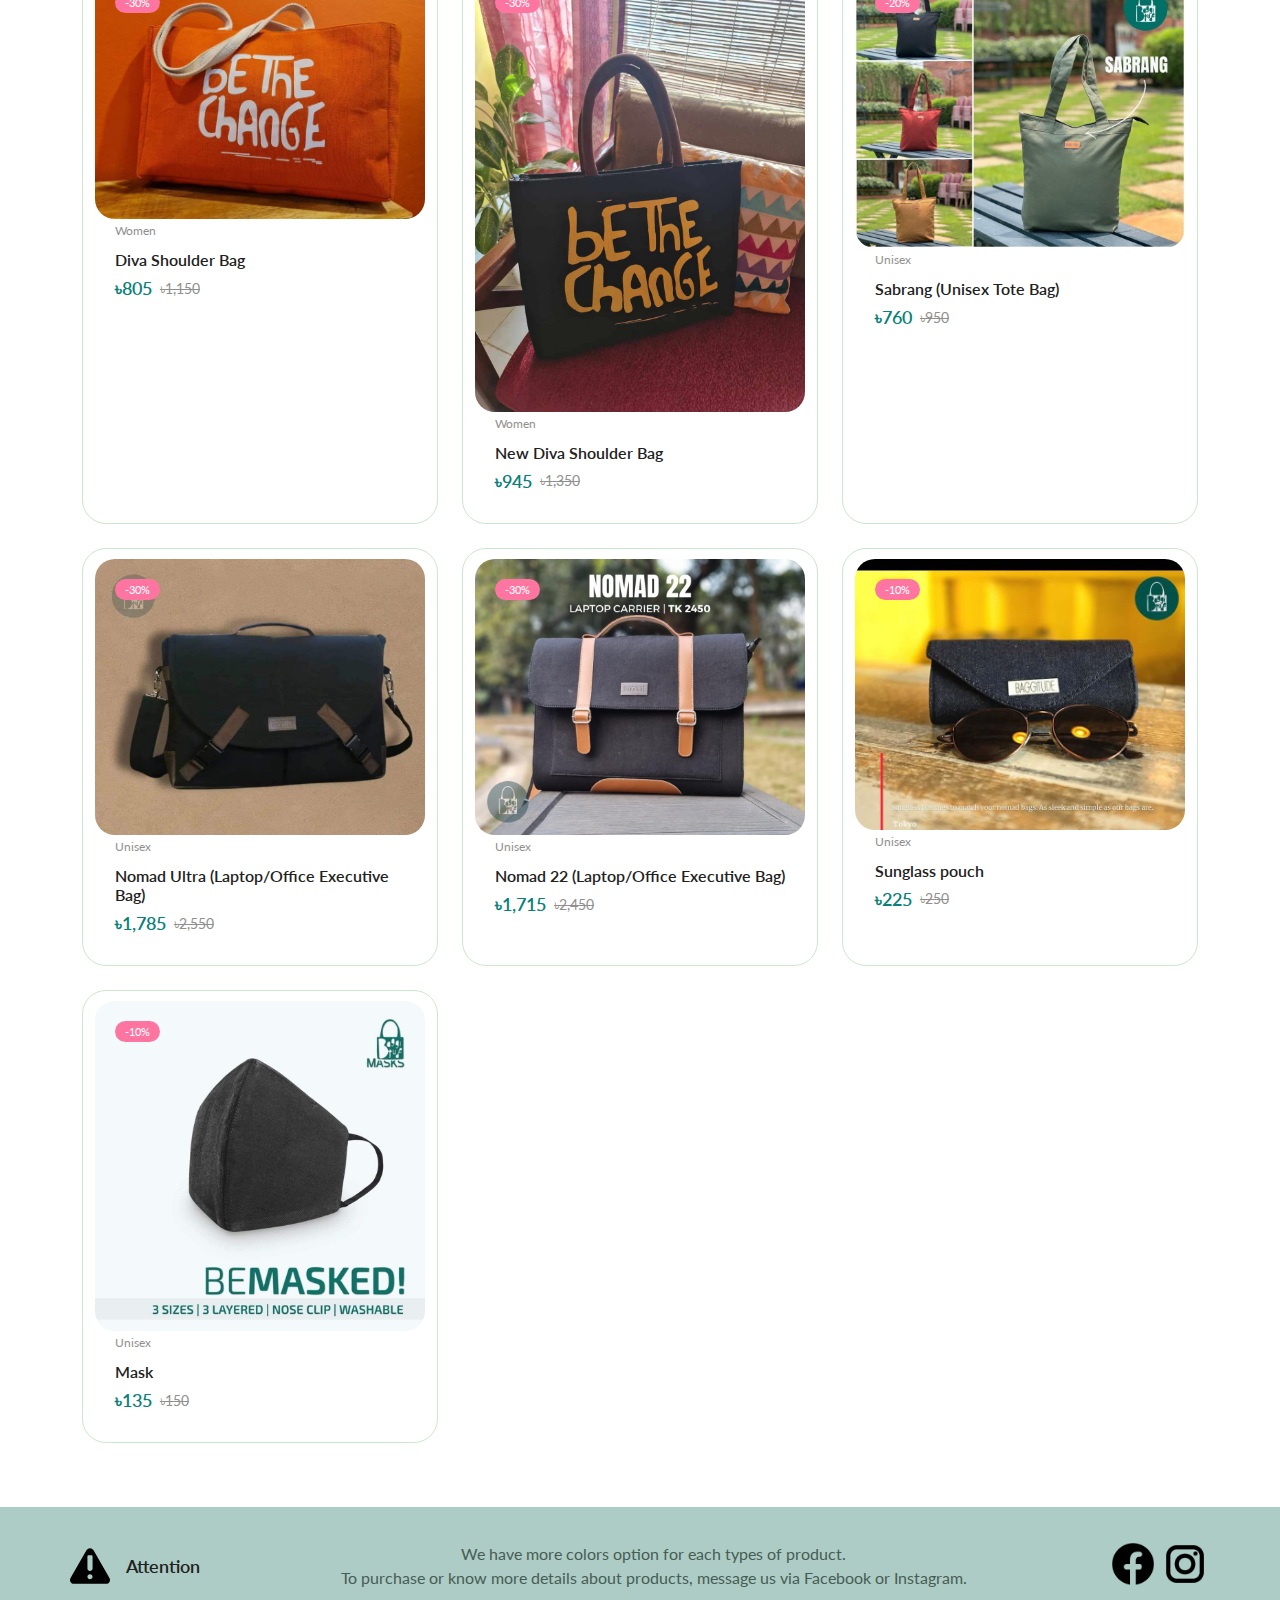
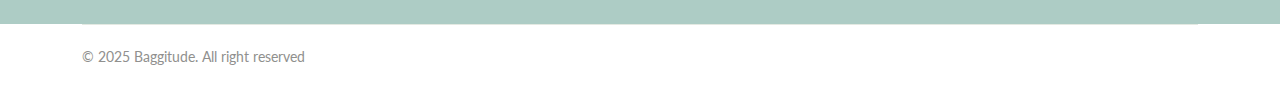
==== commit 5d9c386f: "Update index.html" ====
--- a/index.html
+++ b/index.html
@@ -4,6 +4,25 @@
     <meta charset="UTF-8" />
     <meta name="viewport" content="width=device-width, initial-scale=1.0" />
 
+    <title>Baggitude Winter Sale — UP TO 30% OFF</title>
+<meta name="title" content="Baggitude Winter Sale — UP TO 30% OFF" />
+<meta name="description" content="Upto 30% discount in All Bags till January 31, 2025" />
+
+<!-- Open Graph / Facebook -->
+<meta property="og:type" content="website" />
+<!-- <meta property="og:url" content="https://metatags.io/" /> -->
+<meta property="og:title" content="Baggitude Winter Sale — UP TO 30% OFF" />
+<meta property="og:description" content="Upto 30% discount in All Bags till January 31, 2025" />
+<meta property="og:image" content="assets/img/meta.jpg" />
+
+<!-- Twitter -->
+<!-- <meta property="twitter:card" content="summary_large_image" /> -->
+<!-- <meta property="twitter:url" content="https://metatags.io/" /> -->
+<meta property="twitter:title" content="Baggitude Winter Sale — UP TO 30% OFF" />
+<meta property="twitter:description" content="Upto 30% discount in All Bags till January 31, 2025" />
+<meta property="twitter:image" content="./assets/img/meta.jpg" />
+
+    
     <!--=============== FLATICON ===============-->
     <link
       rel="stylesheet"
@@ -19,7 +38,7 @@
     <!--=============== CSS ===============-->
     <link rel="stylesheet" href="assets/css/styles.css" />
 
-    <title>Ecommerce Website</title>
+<!--     <title>Baggitude Sales</title> -->
   </head>
   <body>
     <!--=============== HEADER ===============-->
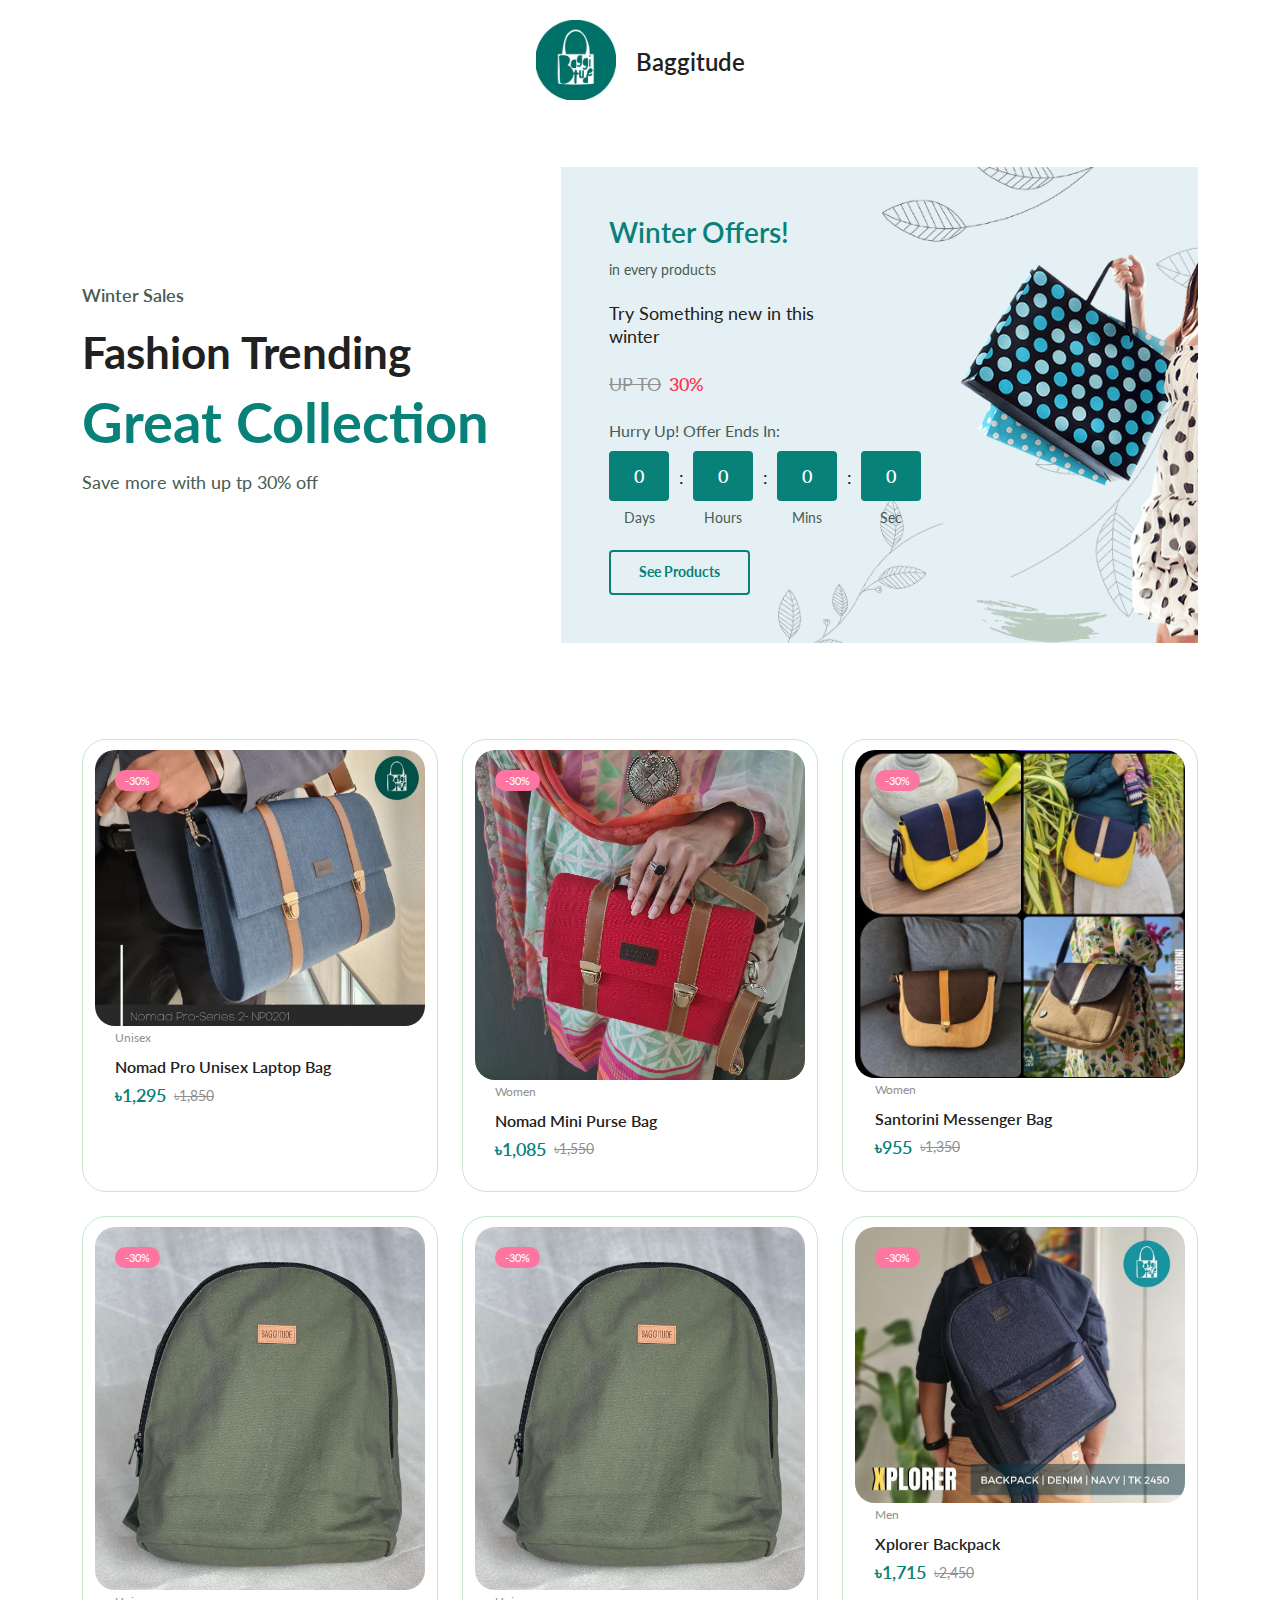
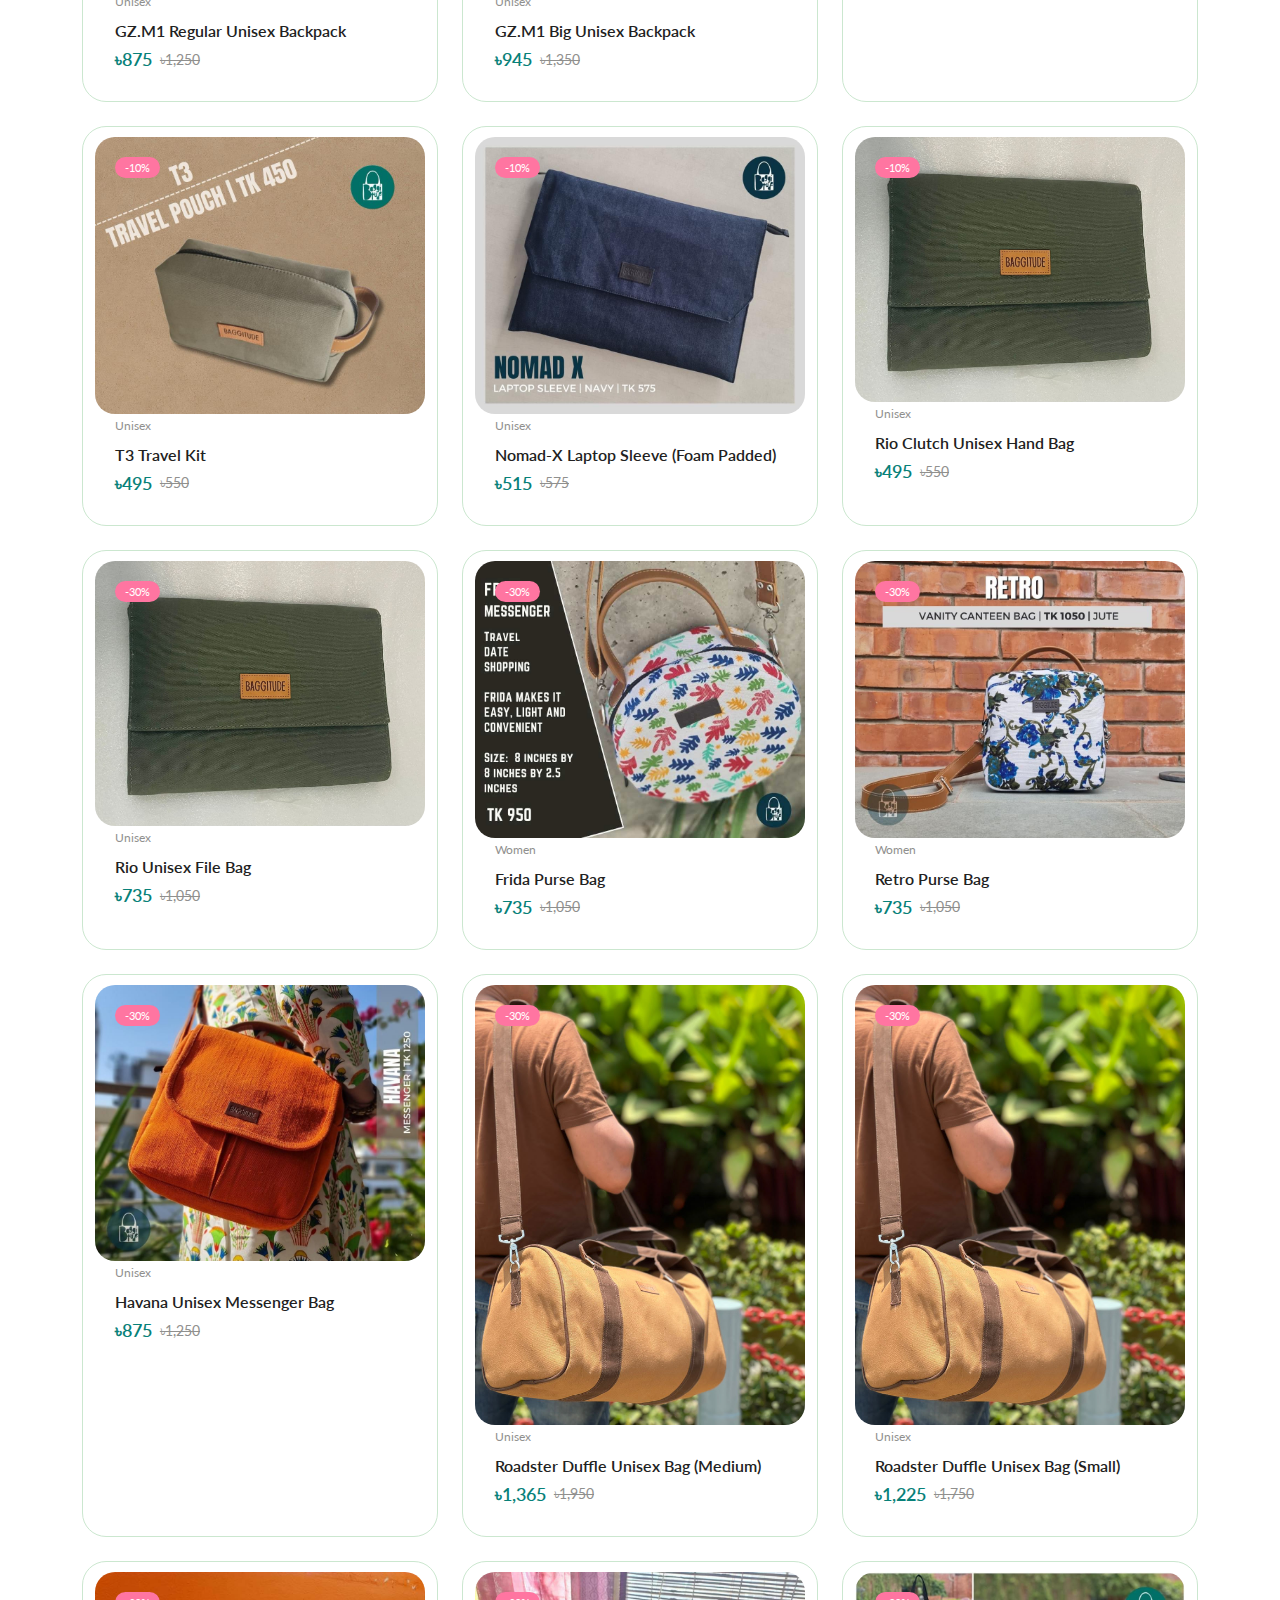
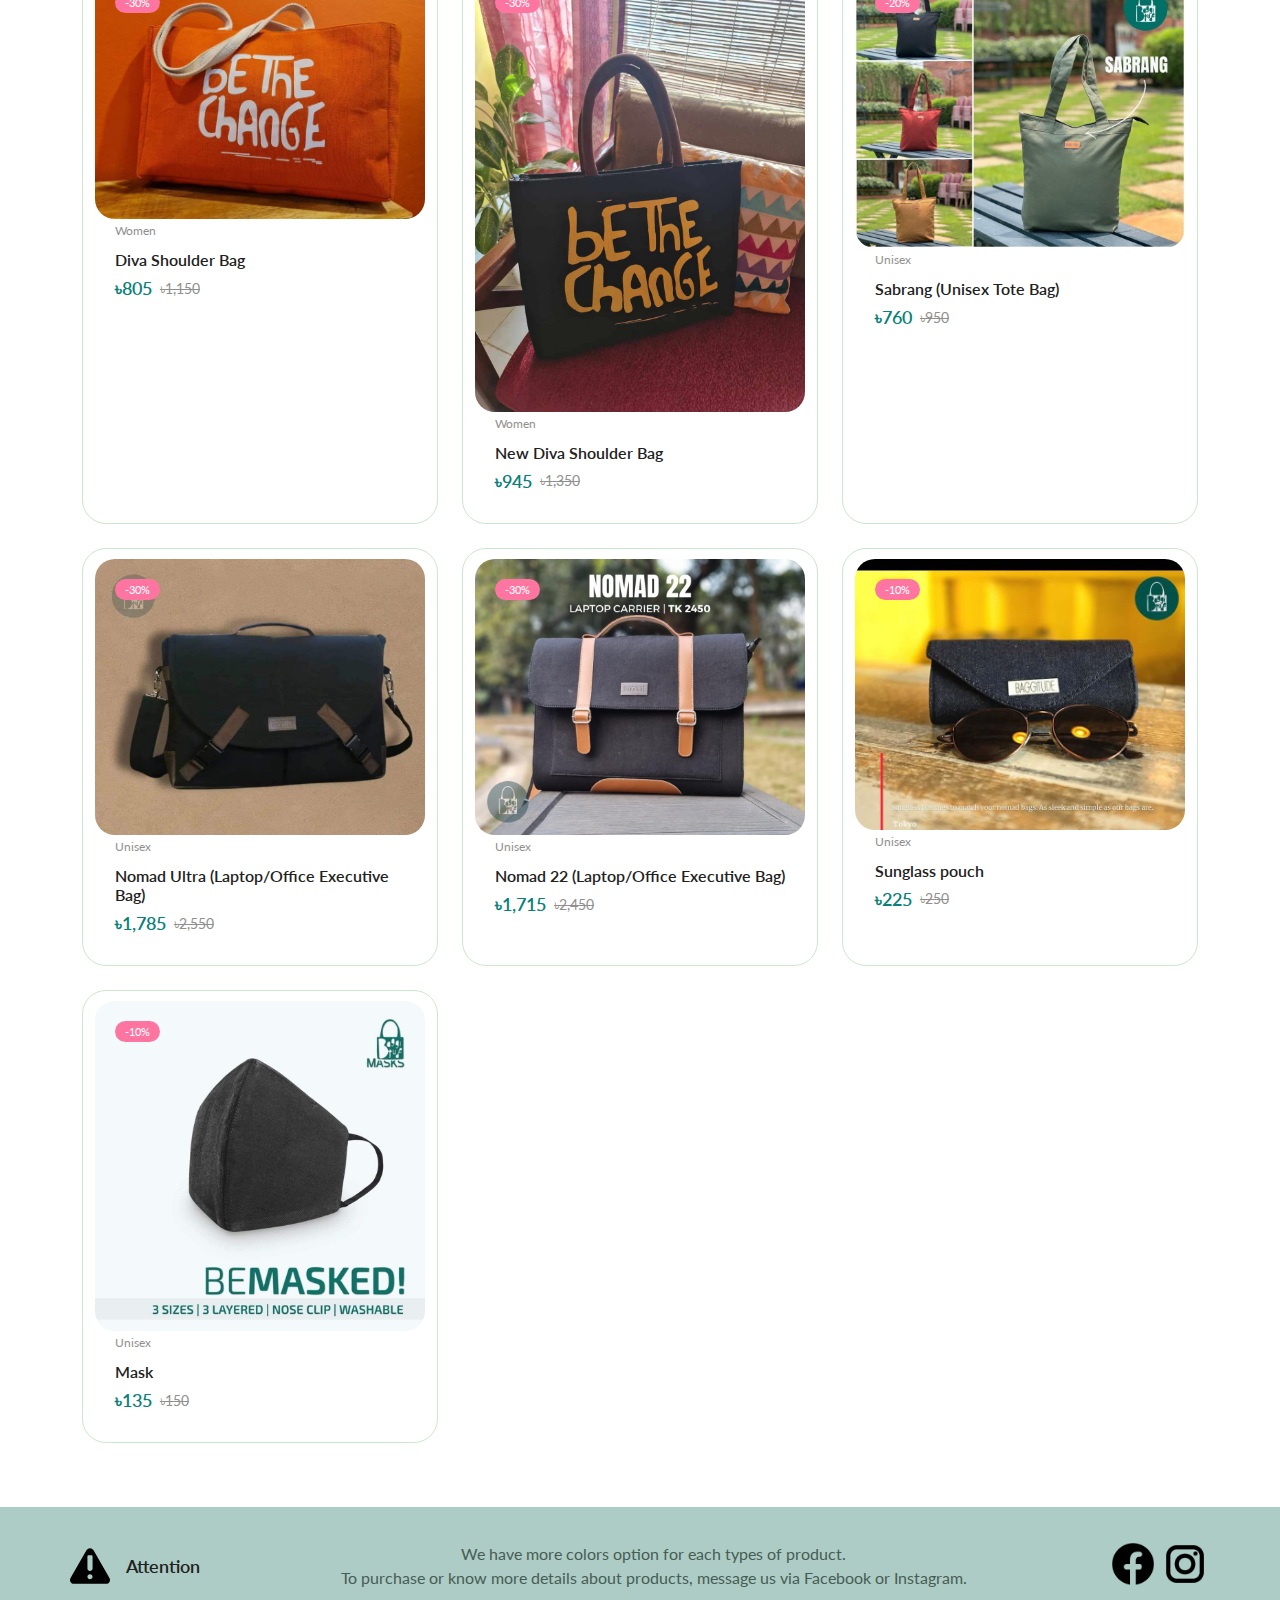
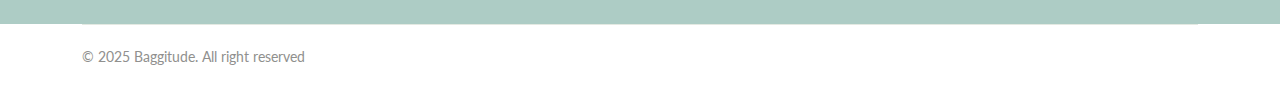
==== commit 5fc6f5ef: "Update index.html" ====
--- a/index.html
+++ b/index.html
@@ -13,14 +13,14 @@
 <!-- <meta property="og:url" content="https://metatags.io/" /> -->
 <meta property="og:title" content="Baggitude Winter Sale — UP TO 30% OFF" />
 <meta property="og:description" content="Upto 30% discount in All Bags till January 31, 2025" />
-<meta property="og:image" content="assets/img/meta.jpg" />
+<meta property="og:image" content="https://rahimuj570.github.io/baggitude_sales/assets/img/meta.jpg" />
 
 <!-- Twitter -->
 <!-- <meta property="twitter:card" content="summary_large_image" /> -->
 <!-- <meta property="twitter:url" content="https://metatags.io/" /> -->
 <meta property="twitter:title" content="Baggitude Winter Sale — UP TO 30% OFF" />
 <meta property="twitter:description" content="Upto 30% discount in All Bags till January 31, 2025" />
-<meta property="twitter:image" content="./assets/img/meta.jpg" />
+<meta property="twitter:image" content="https://rahimuj570.github.io/baggitude_sales/assets/img/meta.jpg" />
 
     
     <!--=============== FLATICON ===============-->
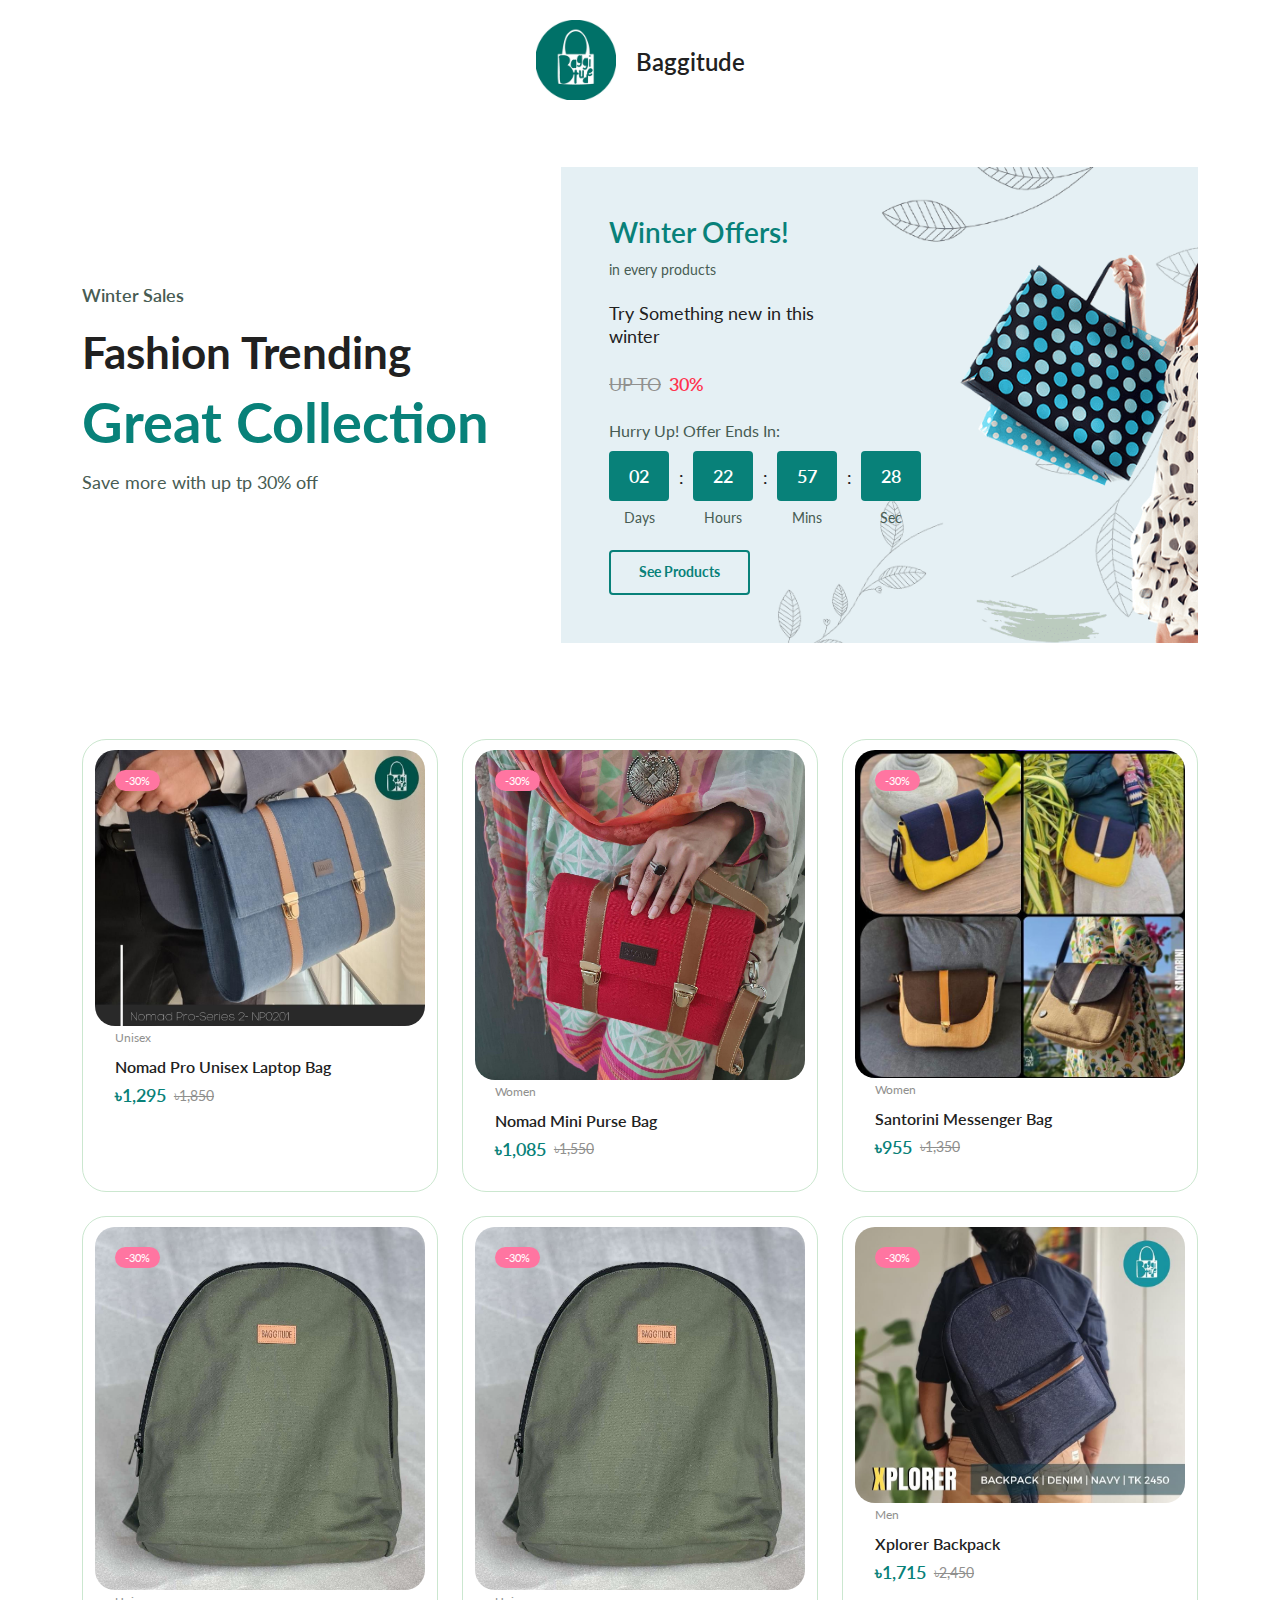
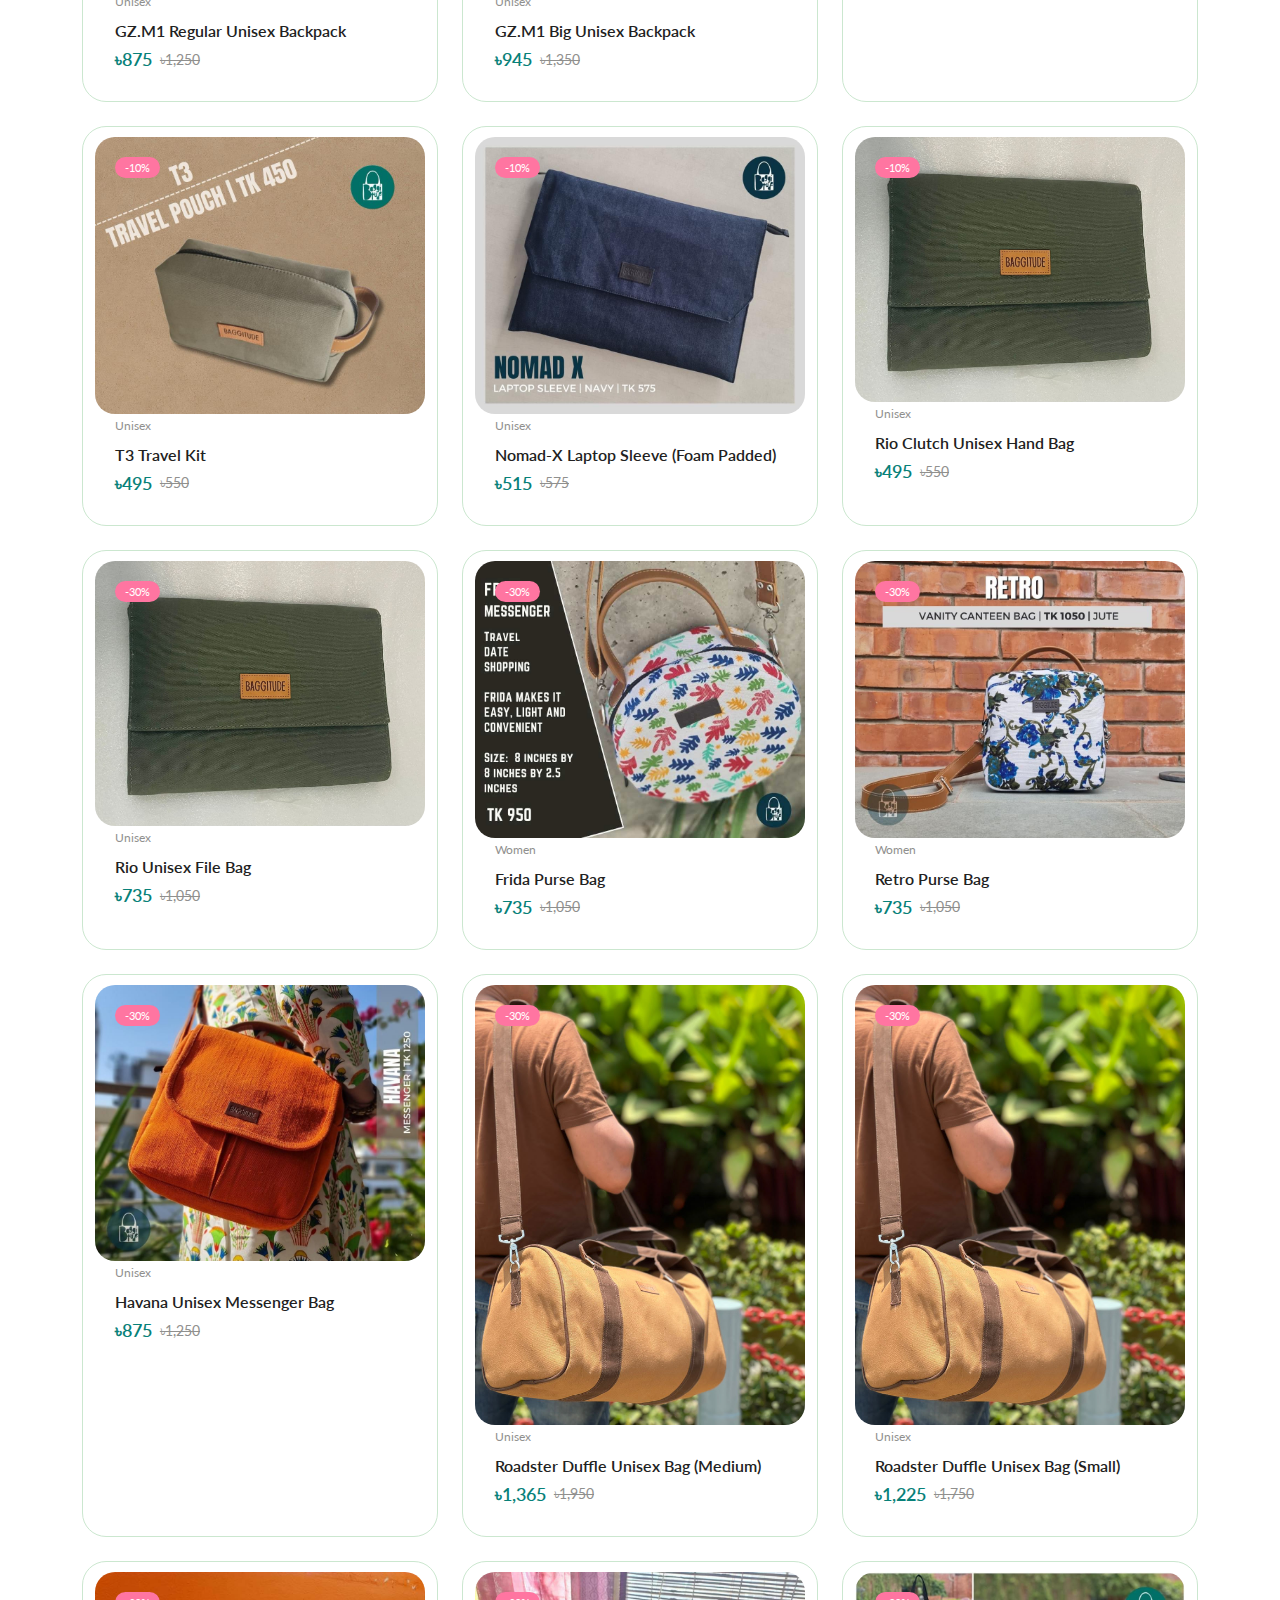
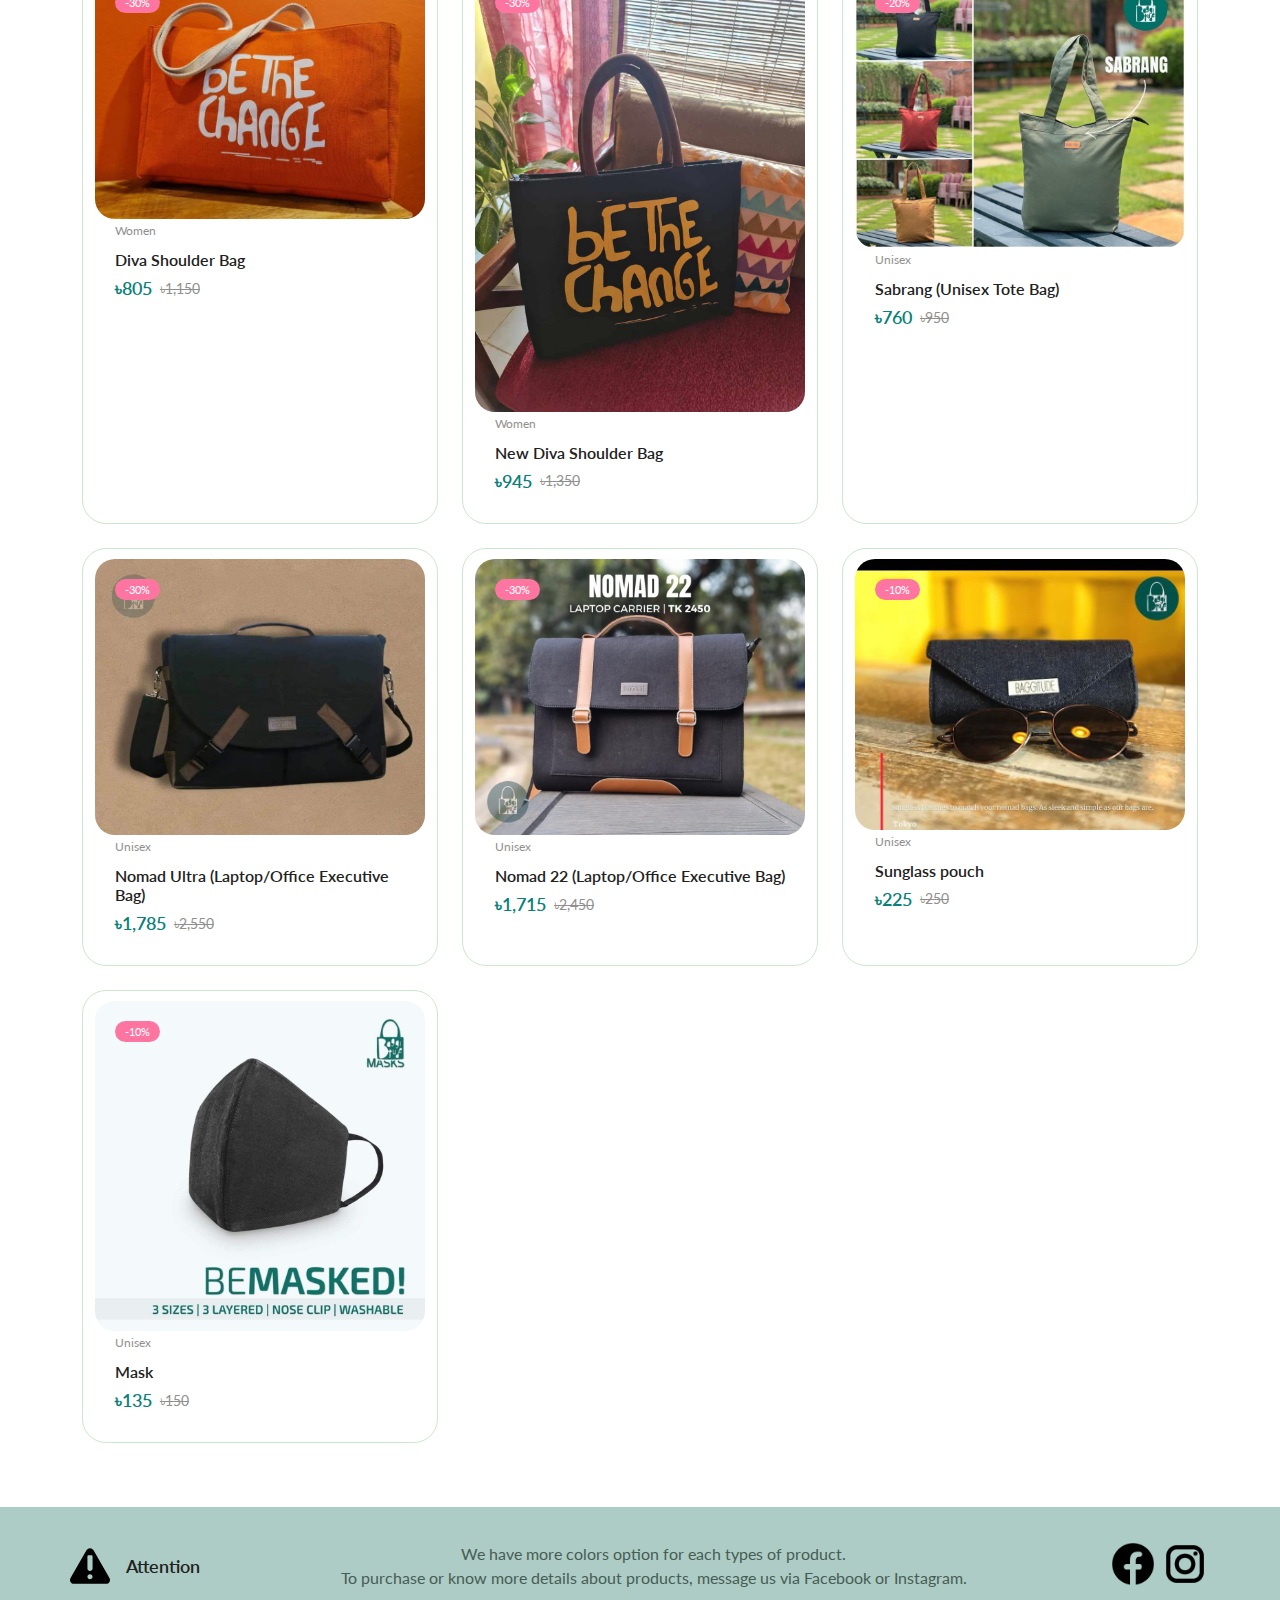
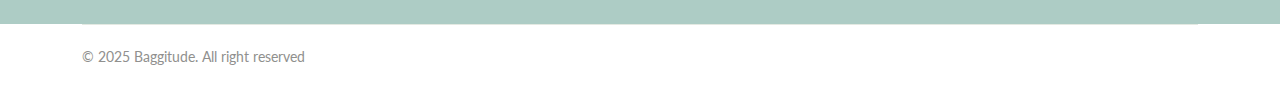
==== commit 56584f39: "Update index.html" ====
--- a/index.html
+++ b/index.html
@@ -1103,7 +1103,7 @@
 })
 
 
-var countDownDate = new Date("Jan 31, 2025 23:59:59").getTime();
+var countDownDate = new Date("Feb 05, 2025 23:59:59").getTime();
 
 var x = setInterval(function() {
 
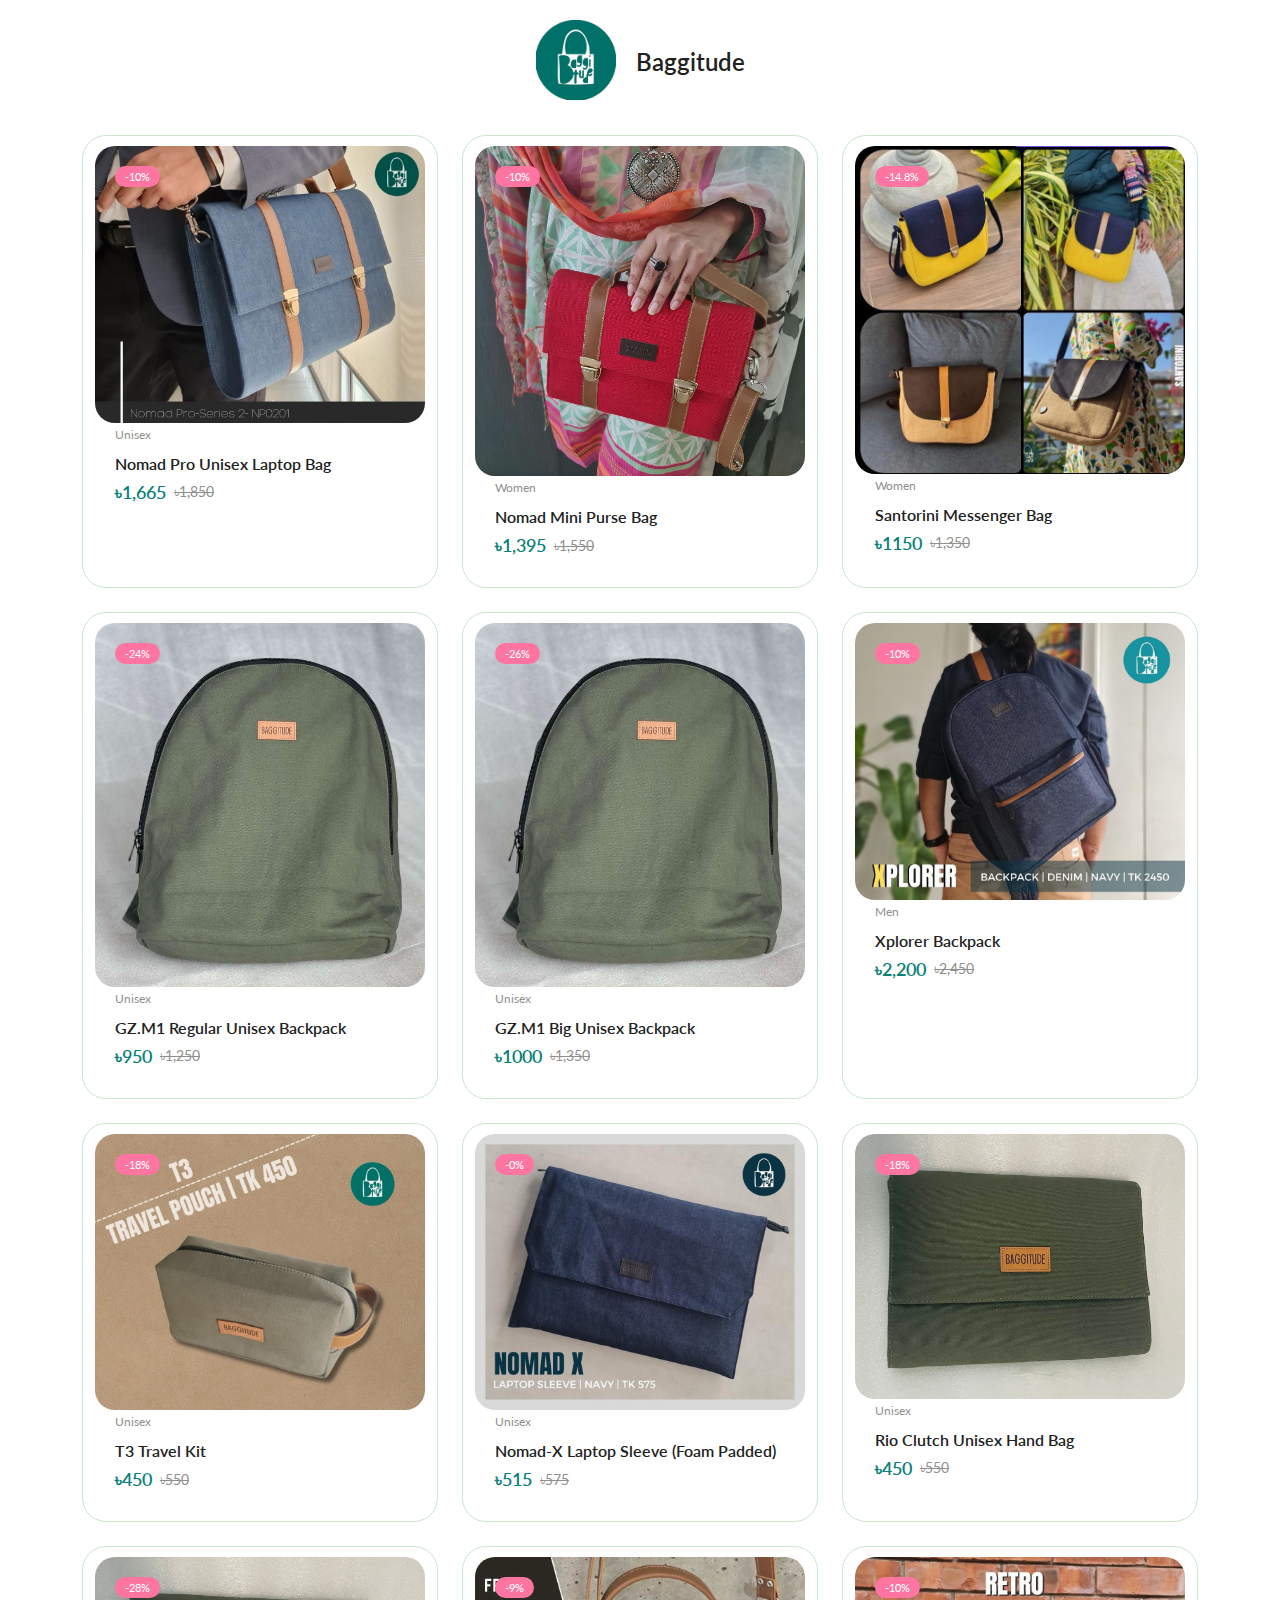
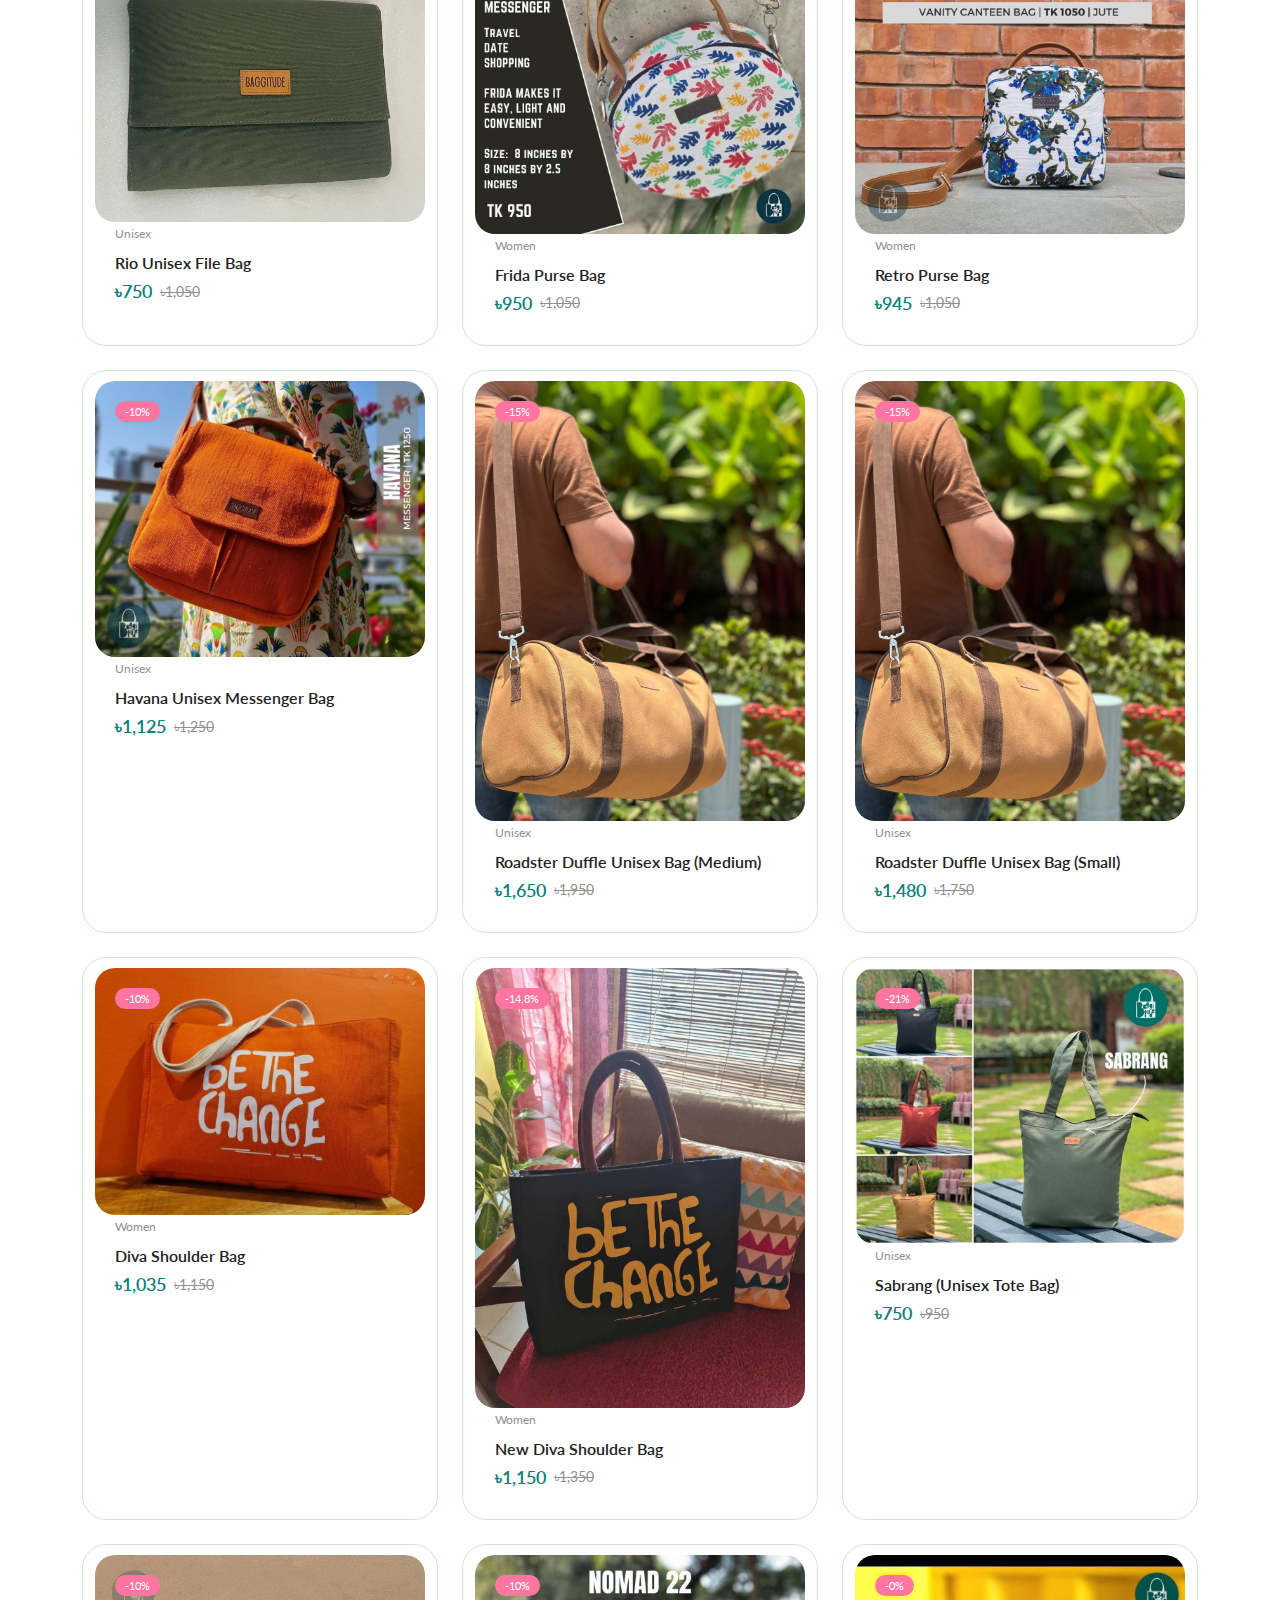
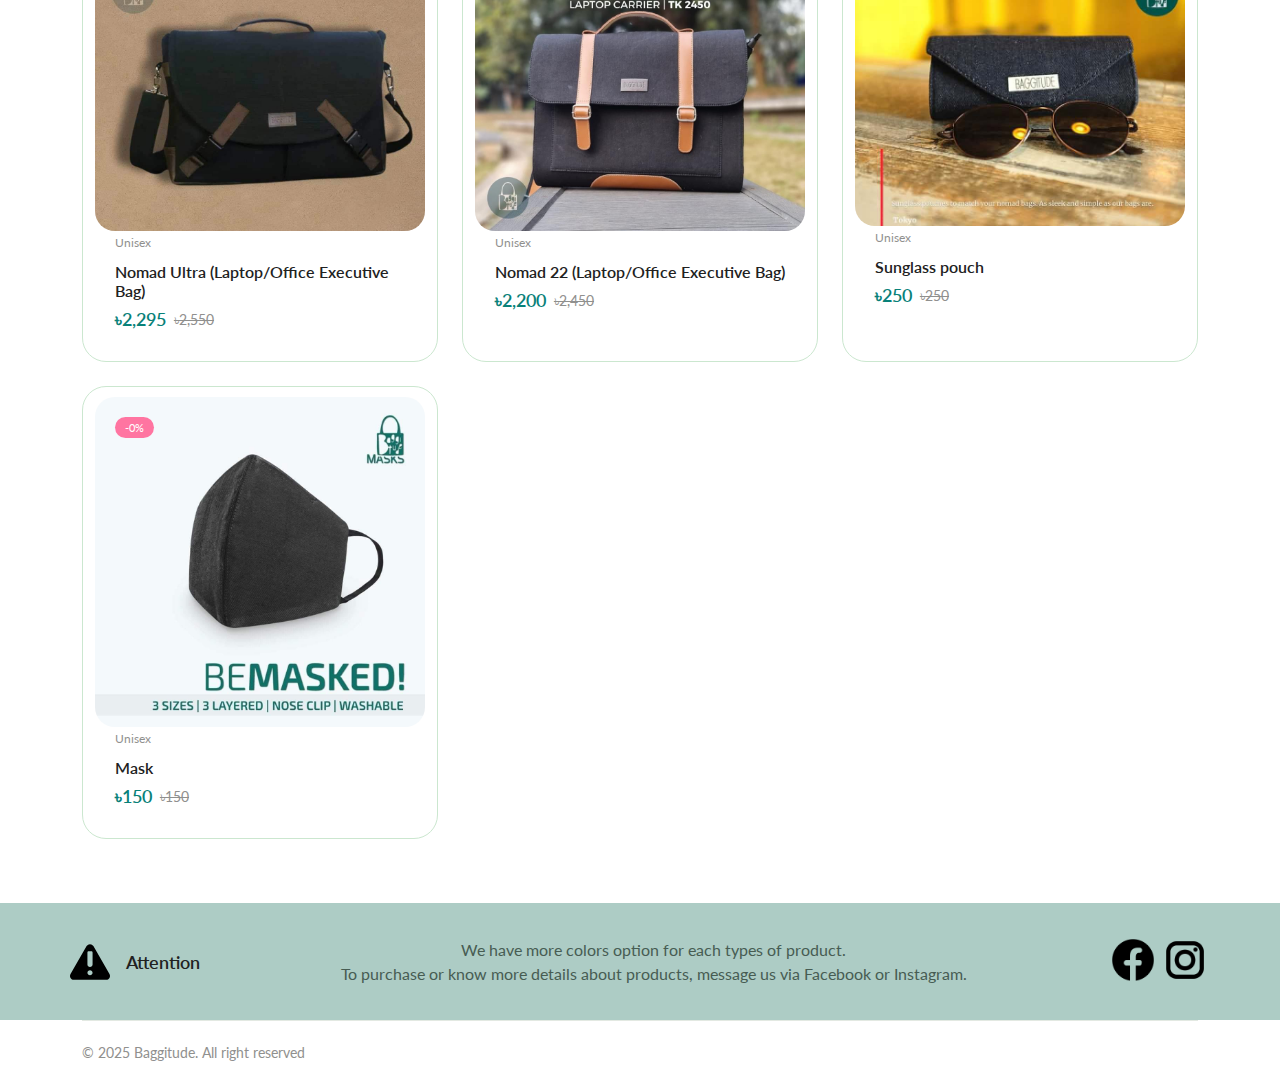
==== commit f749003d: "winter sale ends" ====
--- a/index.html
+++ b/index.html
@@ -4,22 +4,22 @@
     <meta charset="UTF-8" />
     <meta name="viewport" content="width=device-width, initial-scale=1.0" />
 
-    <title>Baggitude Winter Sale — UP TO 30% OFF</title>
-<meta name="title" content="Baggitude Winter Sale — UP TO 30% OFF" />
-<meta name="description" content="Upto 30% discount in All Bags till January 31, 2025" />
+    <title>Baggitude Hot Discounts</title>
+<meta name="title" content="Baggitude Hot Discounts" />
+<meta name="description" content="Hot Discounts in All Bags" />
 
 <!-- Open Graph / Facebook -->
 <meta property="og:type" content="website" />
 <!-- <meta property="og:url" content="https://metatags.io/" /> -->
-<meta property="og:title" content="Baggitude Winter Sale — UP TO 30% OFF" />
-<meta property="og:description" content="Upto 30% discount in All Bags till January 31, 2025" />
+<meta property="og:title" content="Baggitude Hot Discounts" />
+<meta property="og:description" content="Hot discount in All Bags" />
 <meta property="og:image" content="https://rahimuj570.github.io/baggitude_sales/assets/img/meta.jpg" />
 
 <!-- Twitter -->
 <!-- <meta property="twitter:card" content="summary_large_image" /> -->
 <!-- <meta property="twitter:url" content="https://metatags.io/" /> -->
-<meta property="twitter:title" content="Baggitude Winter Sale — UP TO 30% OFF" />
-<meta property="twitter:description" content="Upto 30% discount in All Bags till January 31, 2025" />
+<meta property="twitter:title" content="Baggitude Hot Discounts" />
+<meta property="twitter:description" content="Hot discount in All Bags" />
 <meta property="twitter:image" content="https://rahimuj570.github.io/baggitude_sales/assets/img/meta.jpg" />
 
     
@@ -121,55 +121,7 @@
     <!--=============== MAIN ===============-->
     <main class="main">
       <!--=============== HOME ===============-->
-      <section class="home section--lg">
-        <div class="home__container container grid">
-          <div class="home__content">
-            <span class="home__subtitle">Winter Sales</span>
-            <h1 class="home__title">
-              Fashion Trending <span>Great Collection</span>
-            </h1>
-            <p class="home__description">
-              Save more with up tp 30% off
-            </p>
-            <!-- <a href="shop.html" class="btn">Shop Now</a> -->
-          </div>
-          <div class="deals__item">
-            <div class="deals__group">
-              <h3 class="deals__brand">Winter Offers!</h3>
-              <span class="deals__category">in every products</span>
-            </div>
-            <h4 class="deals__title">Try Something new in this winter</h4>
-            <div class="deals__price flex">
-              <span class="old__price">UP TO</span>
-              <span class="new__price">30%</span>
-            </div>
-            <div class="deals__group">
-              <p class="deals__countdown-text">Hurry Up! Offer Ends In:</p>
-              <div class="countdown">
-                <div class="countdown__amount">
-                  <p id="days" class="countdown__period">02</p>
-                  <span class="unit">Days</span>
-                </div>
-                <div class="countdown__amount">
-                  <p id="hours" class="countdown__period">22</p>
-                  <span class="unit">Hours</span>
-                </div>
-                <div class="countdown__amount">
-                  <p id="minutes" class="countdown__period">57</p>
-                  <span class="unit">Mins</span>
-                </div>
-                <div class="countdown__amount">
-                  <p id="seconds" class="countdown__period">28</p>
-                  <span class="unit">Sec</span>
-                </div>
-              </div>
-            </div>
-            <div class="deals__btn">
-              <a href="#see_products" class="btn btn--md">See Products</a>
-            </div>
-          </div>
-        </div>
-      </section>
+
 
       <!--=============== CATEGORIES ===============-->
       <!-- <section class="categories container section">
@@ -1052,7 +1004,7 @@
 
 
 <script>
-  fetch('data.json')
+  fetch('data_normal.json')
   .then (response=>response.json())
   .then(result=>{
     
@@ -1103,39 +1055,6 @@
 })
 
 
-var countDownDate = new Date("Feb 05, 2025 23:59:59").getTime();
-
-var x = setInterval(function() {
-
-// Get today's date and time
-var now = new Date().getTime();
-
-// Find the distance between now and the count down date
-var distance = countDownDate - now;
-
-// Time calculations for days, hours, minutes and seconds
-var days = Math.floor(distance / (1000 * 60 * 60 * 24));
-var hours = Math.floor((distance % (1000 * 60 * 60 * 24)) / (1000 * 60 * 60));
-var minutes = Math.floor((distance % (1000 * 60 * 60)) / (1000 * 60));
-var seconds = Math.floor((distance % (1000 * 60)) / 1000);
-
-// Display the result in the element with id="demo"
-document.getElementById("days").innerHTML = days;
-document.getElementById("hours").innerHTML = hours;
-document.getElementById("minutes").innerHTML = minutes;
-document.getElementById("seconds").innerHTML = seconds;
-
-
-// If the count down is finished, write some text
-if (distance < 0) {
-  clearInterval(x);
-  document.getElementById("days").innerHTML = '0';
-document.getElementById("hours").innerHTML = '0';
-document.getElementById("minutes").innerHTML = '0';
-document.getElementById("seconds").innerHTML = '0';
-}
-}, 1000);
-
 </script>
 
   </body>
